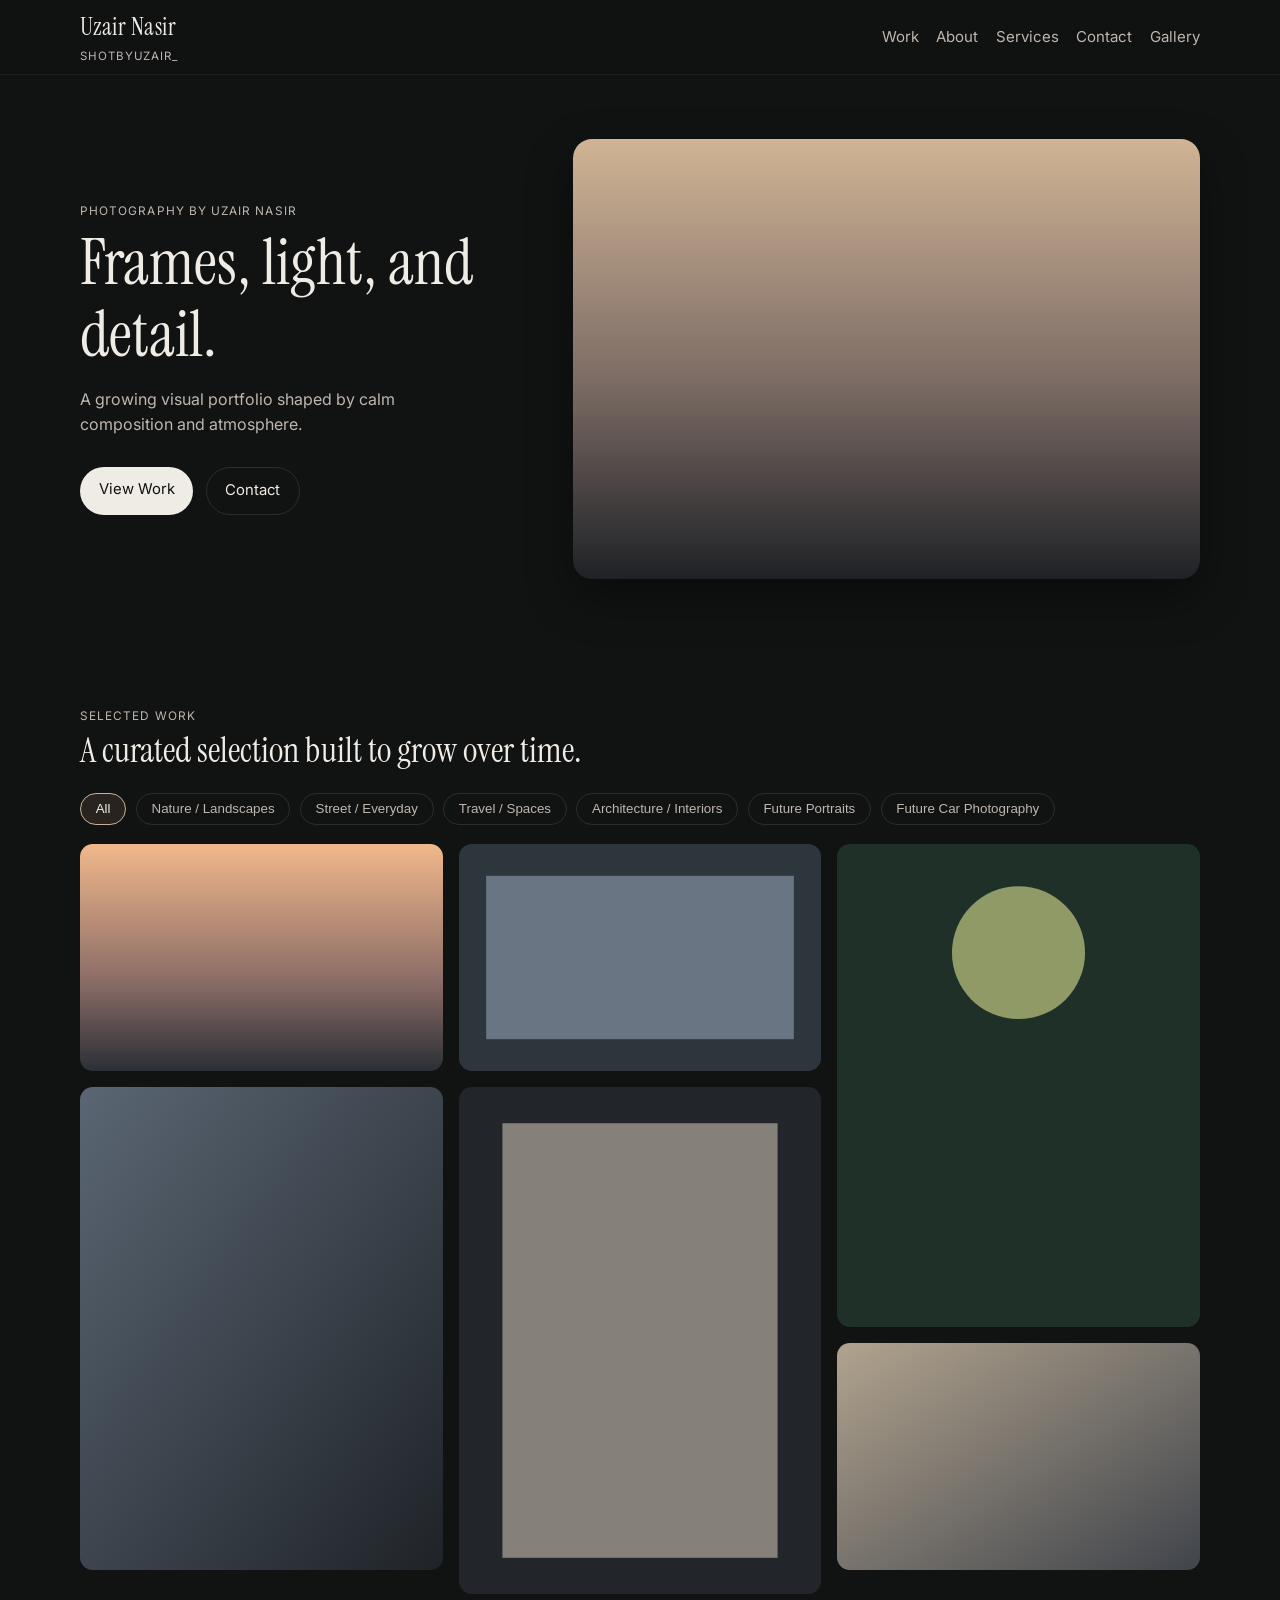
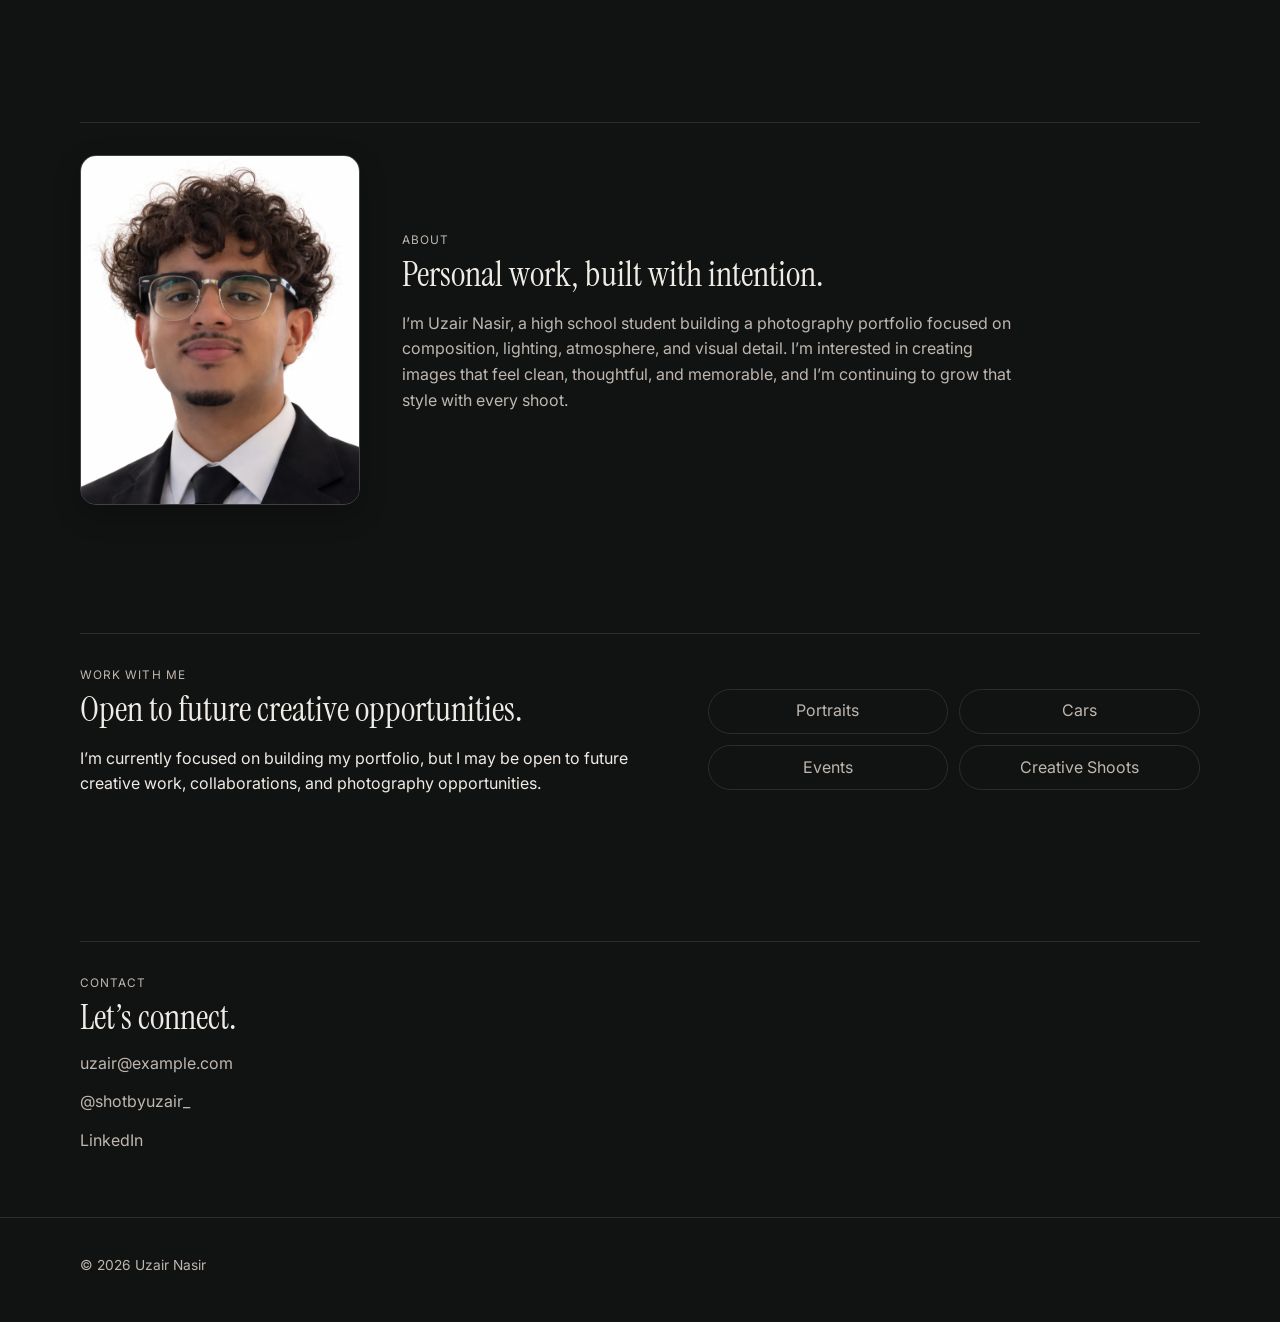
==== index.html @ 957b44f6 "Refine About section with student-focused copy and portrait layout" ====
<!doctype html>
<html lang="en">
  <head>
    <meta charset="UTF-8" />
    <meta name="viewport" content="width=device-width, initial-scale=1.0" />
    <meta
      name="description"
      content="Photography portfolio of Uzair Nasir — a minimal, cinematic showcase focused on light, atmosphere, and detail."
    />
    <title>Uzair Nasir — Photography</title>
    <link rel="preconnect" href="https://fonts.googleapis.com" />
    <link rel="preconnect" href="https://fonts.gstatic.com" crossorigin />
    <link
      href="https://fonts.googleapis.com/css2?family=Instrument+Serif:ital@0;1&family=Inter:wght@400;500;600&display=swap"
      rel="stylesheet"
    />
    <link rel="stylesheet" href="styles.css" />
  </head>
  <body>
    <header class="site-header" id="top">
      <div class="container nav-wrap">
        <a class="brand" href="#top">Uzair Nasir <span>shotbyuzair_</span></a>
        <button class="nav-toggle" type="button" aria-expanded="false" aria-controls="primary-nav">
          <span></span><span></span>
          <span class="sr-only">Toggle navigation</span>
        </button>
        <nav id="primary-nav" class="primary-nav" aria-label="Primary navigation">
          <a href="#work">Work</a>
          <a href="#about">About</a>
          <a href="#services">Services</a>
          <a href="#contact">Contact</a>
          <a href="gallery.html">Gallery</a>
        </nav>
      </div>
    </header>

    <main>
      <section class="hero section">
        <div class="container hero-grid">
          <div class="hero-copy">
            <p class="eyebrow">Photography by Uzair Nasir</p>
            <h1>Frames, light, and detail.</h1>
            <p class="supporting-line">A growing visual portfolio shaped by calm composition and atmosphere.</p>
            <div class="cta-row">
              <a class="btn btn-solid" href="#work">View Work</a>
              <a class="btn btn-outline" href="#contact">Contact</a>
            </div>
          </div>
          <figure class="hero-image-wrap">
            <img
              src="assets/photos/hero-feature.svg"
              alt="Mountain horizon at sunset with cinematic tones"
              loading="eager"
              fetchpriority="high"
            />
          </figure>
        </div>
      </section>

      <section id="work" class="section work-section">
        <div class="container">
          <div class="section-head">
            <p class="eyebrow">Selected Work</p>
            <h2>A curated selection built to grow over time.</h2>
          </div>

          <div class="category-row" role="tablist" aria-label="Gallery categories"></div>

          <div class="gallery-grid" id="gallery-grid"></div>
        </div>
      </section>

      <section id="about" class="section about-section">
        <div class="container about-layout">
          <figure class="about-portrait-frame">
            <img
              src="uzair-nasir-headshot.png"
              alt="Portrait of Uzair Nasir"
              loading="lazy"
            />
          </figure>
          <div class="about-copy">
            <p class="eyebrow">About</p>
            <h2>Personal work, built with intention.</h2>
            <p>
              I’m Uzair Nasir, a high school student building a photography portfolio focused on composition,
              lighting, atmosphere, and visual detail. I’m interested in creating images that feel clean,
              thoughtful, and memorable, and I’m continuing to grow that style with every shoot.
            </p>
          </div>
        </div>
      </section>

      <section id="services" class="section services-section">
        <div class="container services-wrap">
          <div>
            <p class="eyebrow">Work With Me</p>
            <h2>Open to future creative opportunities.</h2>
            <p>
              I’m currently focused on building my portfolio, but I may be open to future creative work,
              collaborations, and photography opportunities.
            </p>
          </div>
          <ul class="service-chips" aria-label="Potential future service areas">
            <li>Portraits</li>
            <li>Cars</li>
            <li>Events</li>
            <li>Creative Shoots</li>
          </ul>
        </div>
      </section>

      <section id="contact" class="section contact-section">
        <div class="container contact-wrap">
          <div>
            <p class="eyebrow">Contact</p>
            <h2>Let’s connect.</h2>
          </div>
          <div class="contact-grid">
            <a href="mailto:uzair@example.com">uzair@example.com</a>
            <a href="https://instagram.com/shotbyuzair_" target="_blank" rel="noreferrer">@shotbyuzair_</a>
            <a href="https://linkedin.com/in/uzairnasir" target="_blank" rel="noreferrer">LinkedIn</a>
          </div>
        </div>
      </section>
    </main>

    <footer class="site-footer">
      <div class="container">
        <p>© <span id="year"></span> Uzair Nasir</p>
      </div>
    </footer>

    <dialog id="lightbox" class="lightbox" aria-label="Expanded photo view">
      <button class="lightbox-close" type="button" aria-label="Close image">×</button>
      <img id="lightbox-image" alt="Expanded gallery photo" />
      <p id="lightbox-caption"></p>
    </dialog>

    <script src="script.js"></script>
  </body>
</html>
---- styles.css ----
:root {
  --bg: #111212;
  --panel: #171819;
  --text: #efebe5;
  --muted: #bfb7af;
  --line: #2a2c2e;
  --accent: #b28f68;
  --radius-lg: 1.2rem;
  --radius-md: 0.8rem;
  --space-sm: clamp(0.8rem, 0.6rem + 0.8vw, 1.2rem);
  --space-md: clamp(1.4rem, 1.1rem + 1.3vw, 2rem);
  --space-lg: clamp(2.4rem, 1.6rem + 3vw, 4.5rem);
  --shadow: 0 18px 46px rgba(0, 0, 0, 0.38);
}

* { box-sizing: border-box; }

html {
  scroll-behavior: smooth;
}

body {
  margin: 0;
  font-family: "Inter", system-ui, -apple-system, sans-serif;
  background: var(--bg);
  color: var(--text);
  line-height: 1.6;
}

img {
  max-width: 100%;
  display: block;
}

a { color: inherit; text-decoration: none; }

.container {
  width: min(1120px, calc(100% - 2.4rem));
  margin-inline: auto;
}

.section { padding-block: var(--space-lg); }

.site-header {
  position: sticky;
  top: 0;
  z-index: 20;
  border-bottom: 1px solid color-mix(in srgb, var(--line), transparent 45%);
  backdrop-filter: blur(14px);
  background: color-mix(in srgb, var(--bg), transparent 20%);
}

.nav-wrap {
  display: flex;
  justify-content: space-between;
  align-items: center;
  min-height: 4.6rem;
  gap: 1rem;
}

.brand {
  font-family: "Instrument Serif", Georgia, serif;
  letter-spacing: 0.02em;
  font-size: clamp(1.2rem, 1rem + 0.6vw, 1.5rem);
}

.brand span {
  display: block;
  font-family: "Inter", sans-serif;
  font-size: 0.72rem;
  color: var(--muted);
  letter-spacing: 0.08em;
  text-transform: uppercase;
}

.primary-nav {
  display: flex;
  gap: 1.1rem;
  font-size: 0.94rem;
}

.primary-nav a {
  color: var(--muted);
  transition: color 220ms ease;
}
.primary-nav a:hover,
.primary-nav a:focus-visible { color: var(--text); }

.nav-toggle {
  display: none;
  border: 1px solid var(--line);
  background: transparent;
  width: 2.6rem;
  height: 2.3rem;
  border-radius: 0.6rem;
}

.nav-toggle span {
  display: block;
  margin: 0.28rem auto;
  width: 1.2rem;
  height: 1px;
  background: var(--text);
}

.sr-only {
  position: absolute;
  width: 1px;
  height: 1px;
  padding: 0;
  margin: -1px;
  overflow: hidden;
  clip: rect(0, 0, 0, 0);
  border: 0;
}

.hero-grid {
  display: grid;
  align-items: center;
  gap: var(--space-lg);
  grid-template-columns: repeat(12, 1fr);
}

.hero-copy { grid-column: span 5; }
.hero-image-wrap { grid-column: span 7; margin: 0; }

.hero-image-wrap img {
  min-height: 440px;
  max-height: 74vh;
  width: 100%;
  object-fit: cover;
  border-radius: var(--radius-lg);
  box-shadow: var(--shadow);
}

.eyebrow {
  margin: 0;
  color: var(--muted);
  letter-spacing: 0.09em;
  text-transform: uppercase;
  font-size: 0.74rem;
}

h1, h2 {
  margin: 0.4rem 0 0.8rem;
  font-family: "Instrument Serif", Georgia, serif;
  font-weight: 400;
  line-height: 1.12;
}

h1 { font-size: clamp(2.2rem, 5vw, 4.5rem); }
h2 { font-size: clamp(1.8rem, 2.7vw, 3rem); }

.supporting-line {
  max-width: 34ch;
  color: var(--muted);
}

.cta-row {
  margin-top: 1.8rem;
  display: flex;
  flex-wrap: wrap;
  gap: 0.8rem;
}

.btn {
  border-radius: 999px;
  padding: 0.72rem 1.16rem;
  font-size: 0.93rem;
  transition: transform 200ms ease, background-color 200ms ease;
}

.btn:hover { transform: translateY(-2px); }

.btn-solid {
  background: var(--text);
  color: #111;
}

.btn-outline {
  border: 1px solid var(--line);
  color: var(--text);
}

.section-head {
  margin-bottom: 1.4rem;
  max-width: 68ch;
}

.category-row {
  display: flex;
  gap: 0.6rem;
  flex-wrap: wrap;
  margin-bottom: 1.2rem;
}

.category-chip {
  border: 1px solid var(--line);
  border-radius: 999px;
  padding: 0.46rem 0.92rem;
  color: var(--muted);
  background: transparent;
  cursor: pointer;
}

.category-chip.is-active {
  color: var(--text);
  border-color: color-mix(in srgb, var(--accent), white 30%);
  background: color-mix(in srgb, var(--accent), transparent 86%);
}

.gallery-grid {
  columns: 3 260px;
  column-gap: 1rem;
}

.gallery-item {
  break-inside: avoid;
  margin: 0 0 1rem;
  position: relative;
  border-radius: var(--radius-md);
  overflow: clip;
  cursor: zoom-in;
}

.gallery-item img {
  width: 100%;
  transition: transform 320ms ease;
}

.gallery-item::after {
  content: attr(data-label);
  position: absolute;
  left: 0.75rem;
  bottom: 0.7rem;
  font-size: 0.72rem;
  text-transform: uppercase;
  letter-spacing: 0.06em;
  color: #f2ede7;
  opacity: 0;
  transition: opacity 220ms ease;
}

.gallery-item::before {
  content: "";
  position: absolute;
  inset: 0;
  background: linear-gradient(to top, rgba(0, 0, 0, 0.45), rgba(0, 0, 0, 0));
  opacity: 0;
  transition: opacity 220ms ease;
}

.gallery-item:hover img { transform: scale(1.02); }
.gallery-item:hover::after,
.gallery-item:hover::before { opacity: 1; }

.about-layout,
.services-wrap,
.contact-wrap {
  border-top: 1px solid var(--line);
  padding-top: var(--space-md);
}

.about-layout {
  display: grid;
  grid-template-columns: minmax(0, 280px) minmax(0, 1fr);
  align-items: center;
  gap: clamp(1.4rem, 1rem + 2vw, 2.6rem);
}

.about-portrait-frame {
  margin: 0;
  width: min(100%, 280px);
  border: 1px solid color-mix(in srgb, var(--line), white 10%);
  border-radius: 1rem;
  overflow: hidden;
  background: #141516;
  box-shadow: 0 10px 28px rgba(0, 0, 0, 0.24);
}

.about-portrait-frame img {
  width: 100%;
  aspect-ratio: 4 / 5;
  object-fit: cover;
  object-position: center 24%;
}

.about-copy p {
  max-width: 62ch;
  color: var(--muted);
}

.services-wrap {
  display: grid;
  gap: 1.6rem;
  align-items: center;
  grid-template-columns: 1.1fr 0.9fr;
}

.service-chips {
  margin: 0;
  padding: 0;
  list-style: none;
  display: grid;
  gap: 0.7rem;
  grid-template-columns: repeat(2, minmax(0, 1fr));
}

.service-chips li {
  border: 1px solid var(--line);
  border-radius: 999px;
  padding: 0.55rem 0.8rem;
  color: var(--muted);
  text-align: center;
}

.contact-grid {
  display: grid;
  gap: 0.8rem;
  justify-items: start;
}

.contact-grid a {
  color: var(--muted);
  transition: color 200ms ease;
}

.contact-grid a:hover { color: var(--text); }

.site-footer {
  border-top: 1px solid var(--line);
  padding: 1.4rem 0 2rem;
  color: var(--muted);
  font-size: 0.86rem;
}

.lightbox {
  width: min(88vw, 1000px);
  border: 1px solid var(--line);
  border-radius: 1rem;
  background: #101011;
  color: var(--text);
  padding: 0.6rem;
}

.lightbox::backdrop { background: rgba(4, 4, 5, 0.8); }

.lightbox img {
  width: 100%;
  max-height: 80vh;
  object-fit: contain;
  border-radius: 0.8rem;
}

.lightbox-close {
  margin-left: auto;
  display: block;
  background: transparent;
  border: 0;
  color: var(--text);
  font-size: 2rem;
  line-height: 1;
  cursor: pointer;
}

#lightbox-caption {
  margin: 0.6rem 0 0.3rem;
  color: var(--muted);
  font-size: 0.9rem;
}

@media (max-width: 860px) {
  .hero-copy,
  .hero-image-wrap,
  .about-layout,
  .services-wrap {
    grid-column: 1 / -1;
    grid-template-columns: 1fr;
  }

  .hero-grid {
    gap: 1.2rem;
    padding-top: 0.4rem;
  }

  .hero-image-wrap img { min-height: 320px; }

  .nav-toggle { display: inline-block; }

  .primary-nav {
    position: absolute;
    top: 4.5rem;
    right: 1.2rem;
    min-width: 210px;
    background: #1a1b1d;
    border: 1px solid var(--line);
    border-radius: var(--radius-md);
    padding: 0.7rem;
    display: none;
    flex-direction: column;
  }

  .primary-nav.is-open { display: flex; }
}
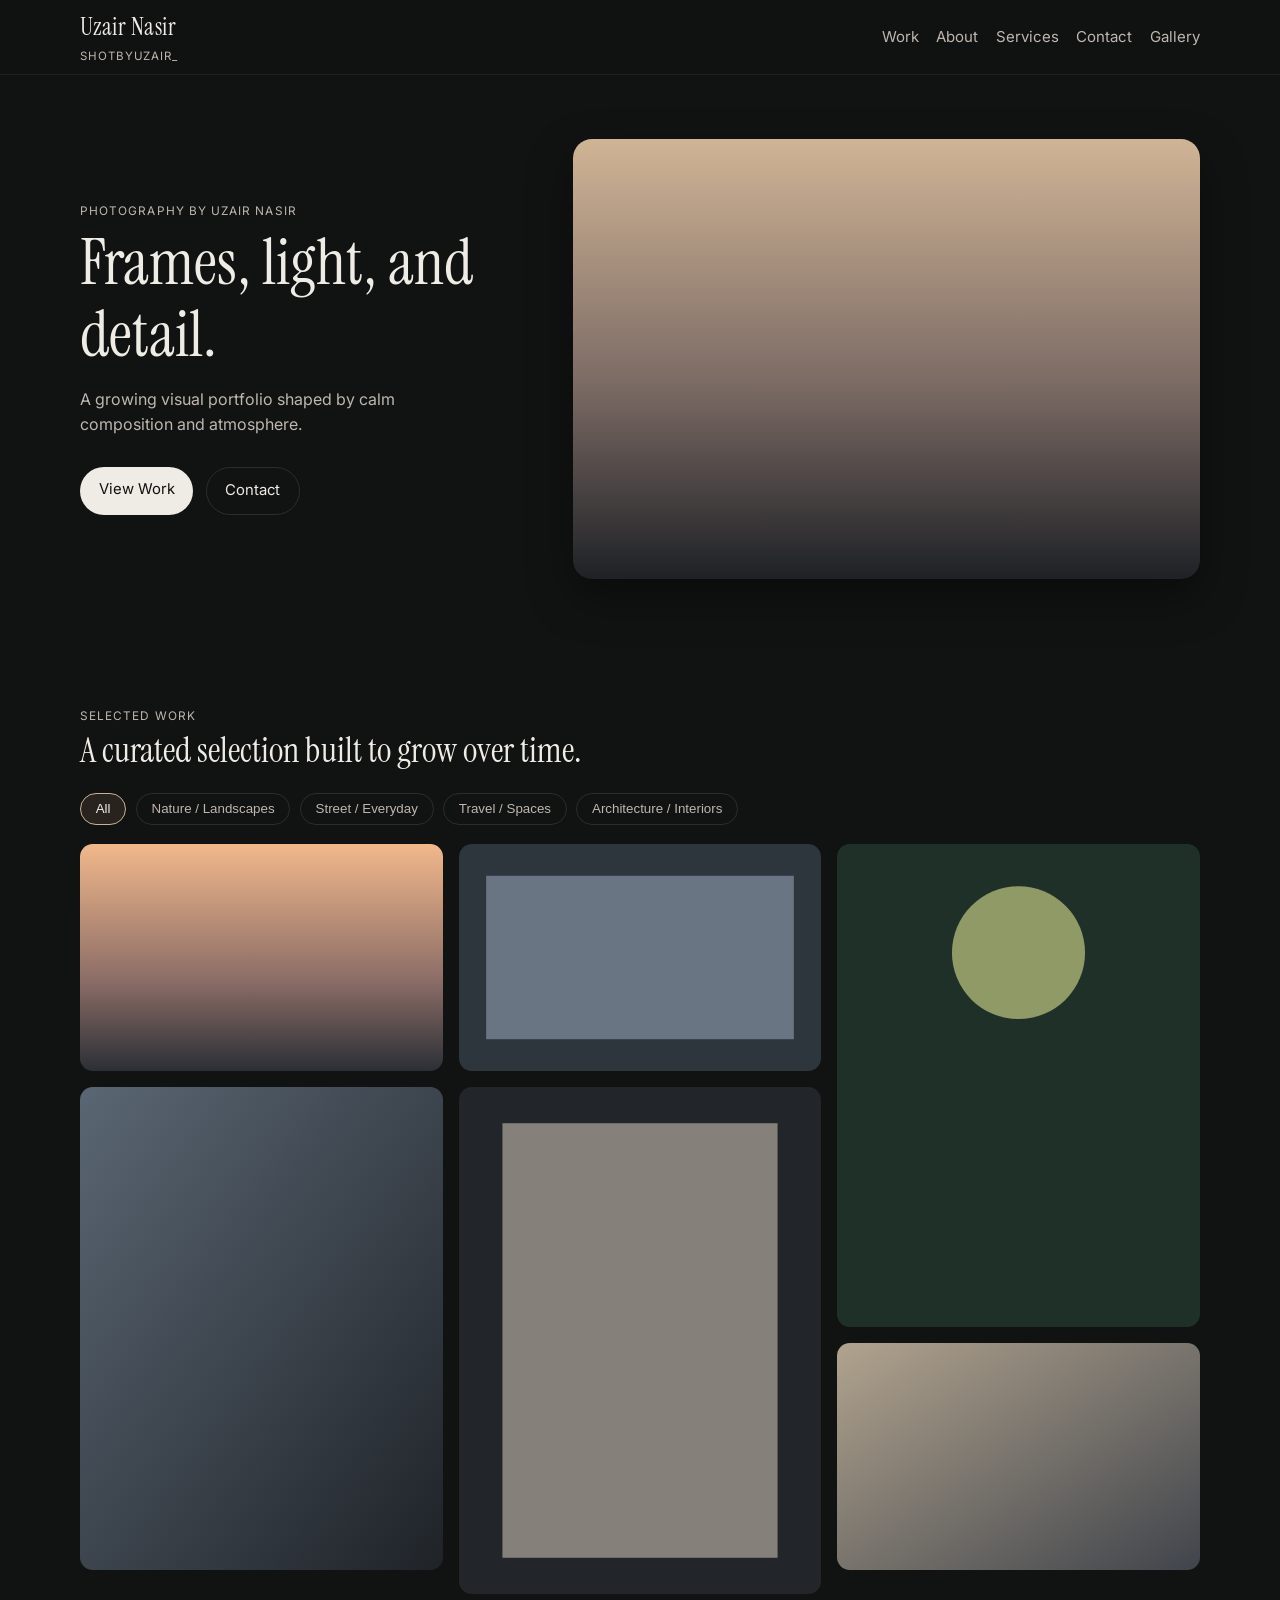
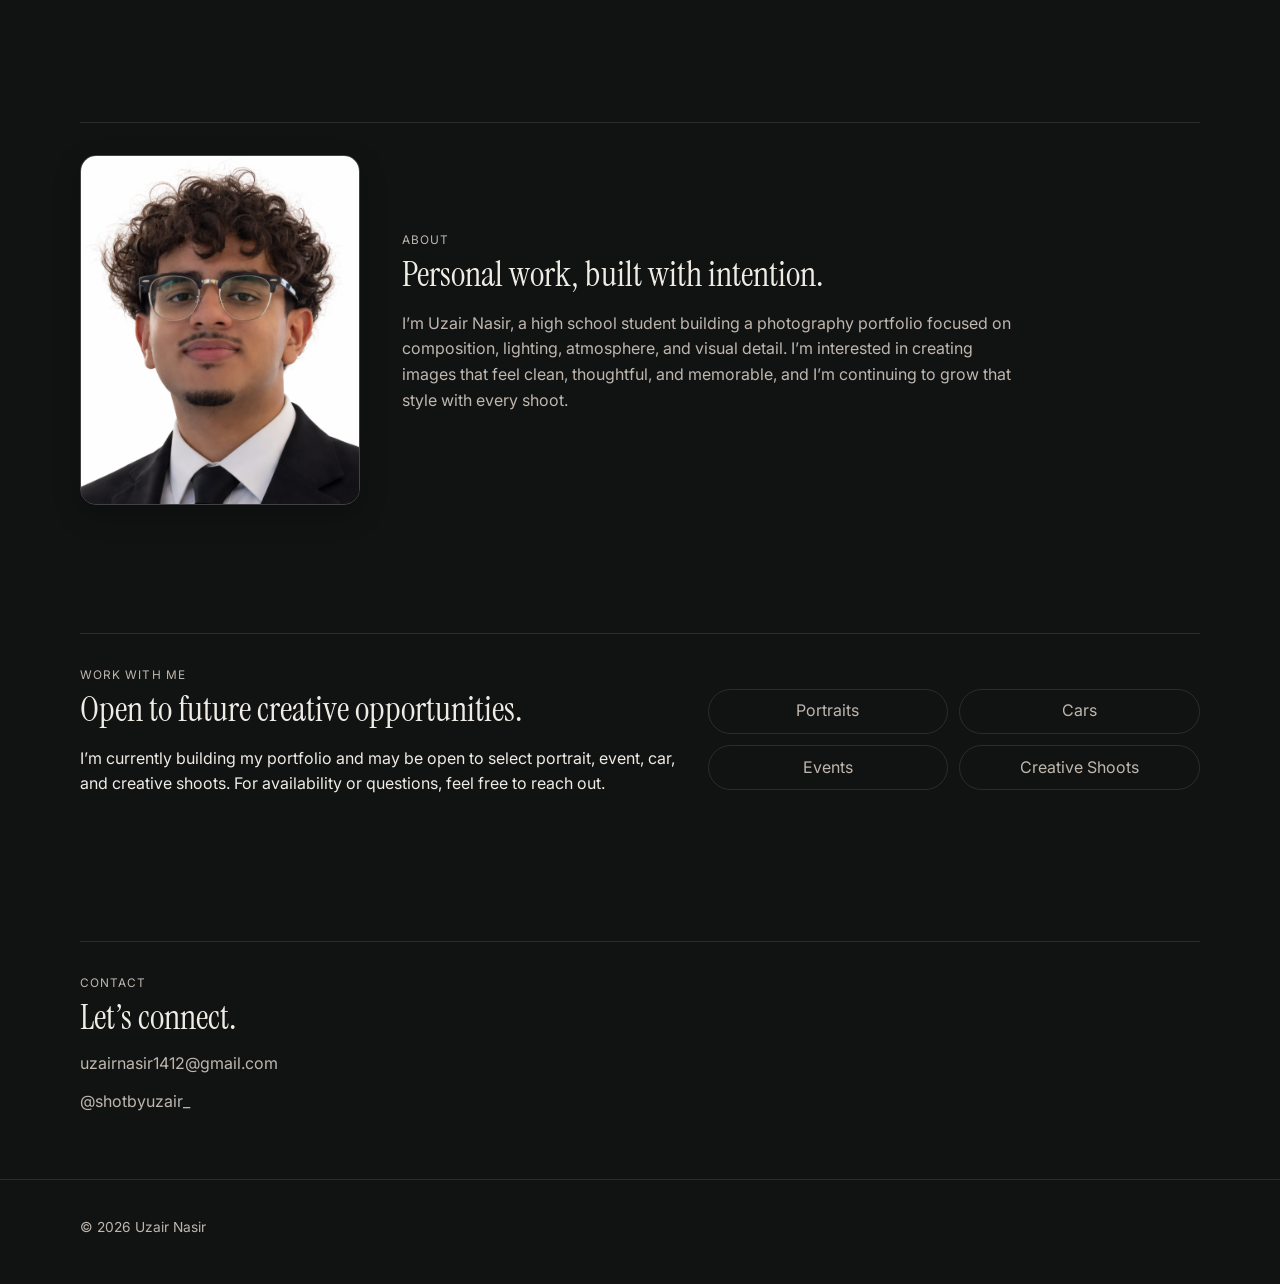
==== commit 18f034fc: "Refine services/contact copy and remove placeholder future categories" ====
--- a/index.html
+++ b/index.html
@@ -97,8 +97,8 @@
             <p class="eyebrow">Work With Me</p>
             <h2>Open to future creative opportunities.</h2>
             <p>
-              I’m currently focused on building my portfolio, but I may be open to future creative work,
-              collaborations, and photography opportunities.
+              I’m currently building my portfolio and may be open to select portrait, event,
+              car, and creative shoots. For availability or questions, feel free to reach out.
             </p>
           </div>
           <ul class="service-chips" aria-label="Potential future service areas">
@@ -117,9 +117,8 @@
             <h2>Let’s connect.</h2>
           </div>
           <div class="contact-grid">
-            <a href="mailto:uzair@example.com">uzair@example.com</a>
-            <a href="https://instagram.com/shotbyuzair_" target="_blank" rel="noreferrer">@shotbyuzair_</a>
-            <a href="https://linkedin.com/in/uzairnasir" target="_blank" rel="noreferrer">LinkedIn</a>
+            <a href="mailto:uzairnasir1412@gmail.com">uzairnasir1412@gmail.com</a>
+            <a href="https://www.instagram.com/shotbyuzair_/" target="_blank" rel="noreferrer">@shotbyuzair_</a>
           </div>
         </div>
       </section>
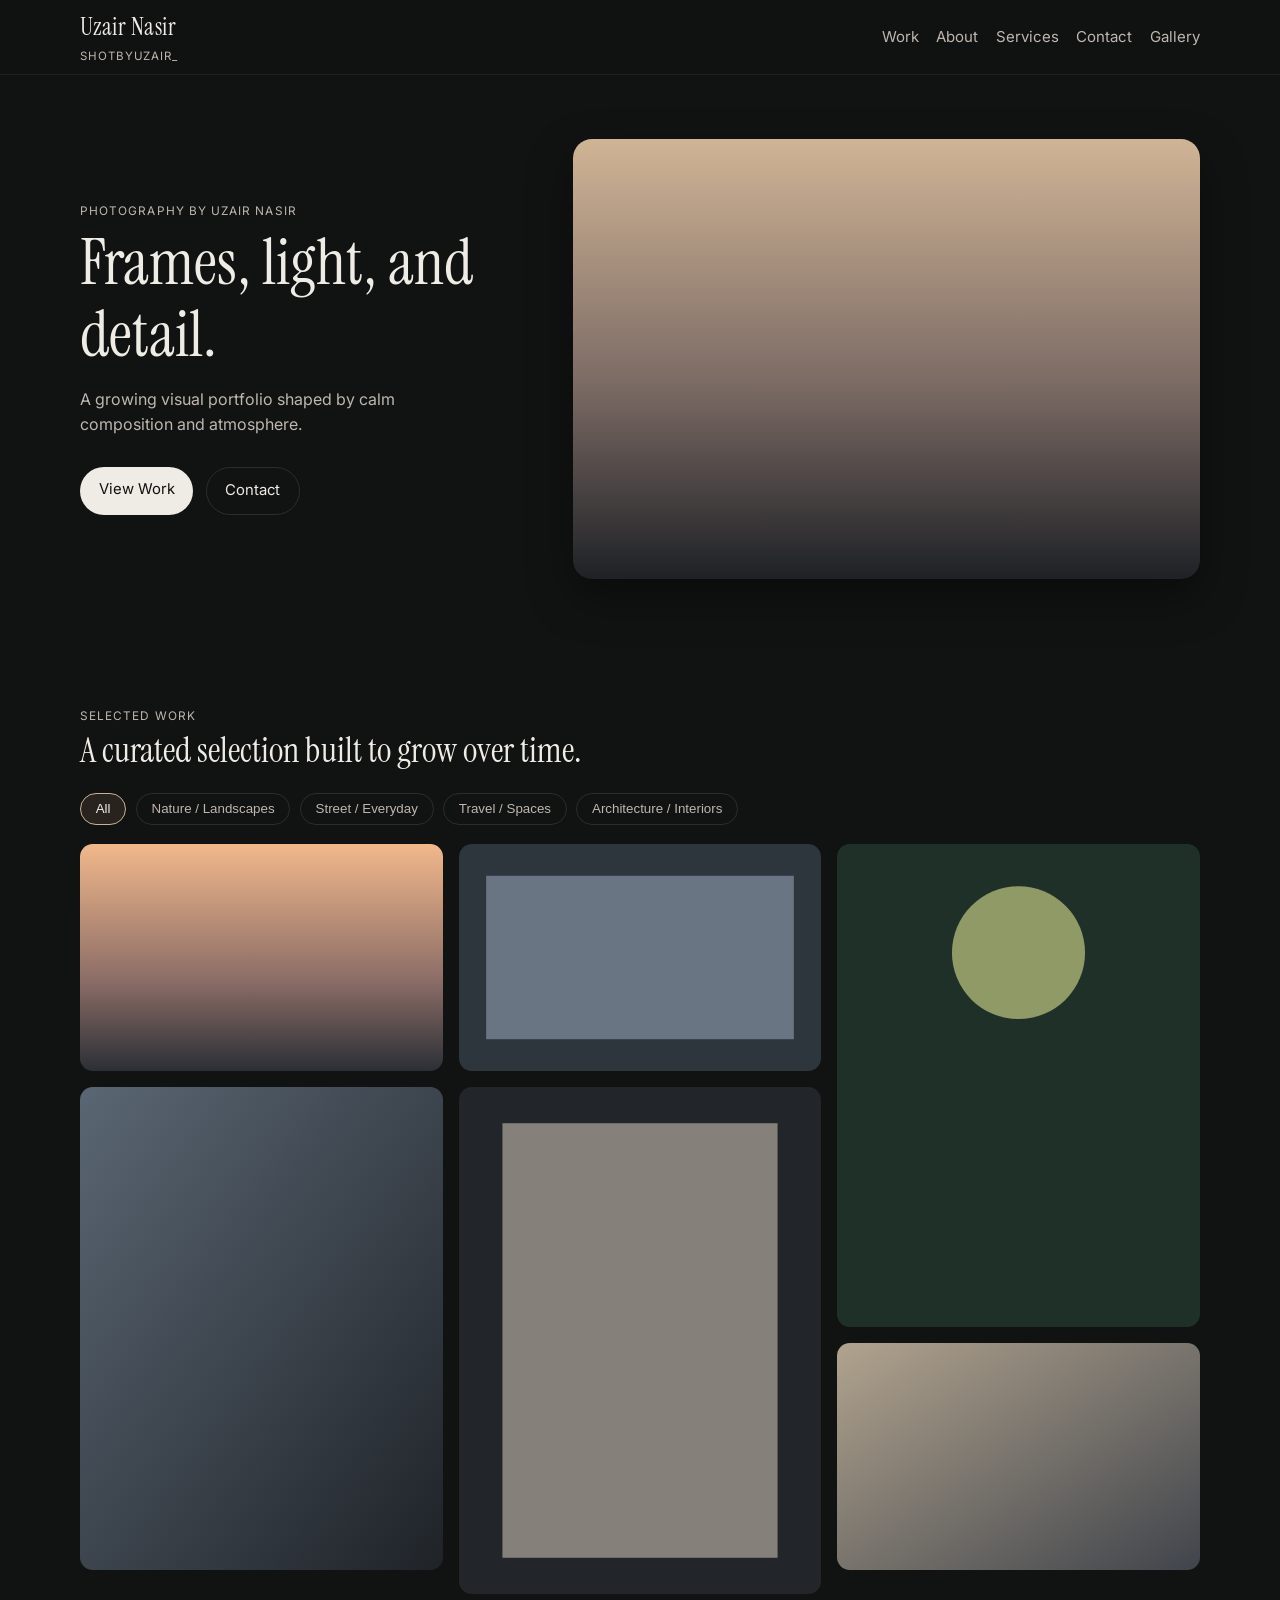
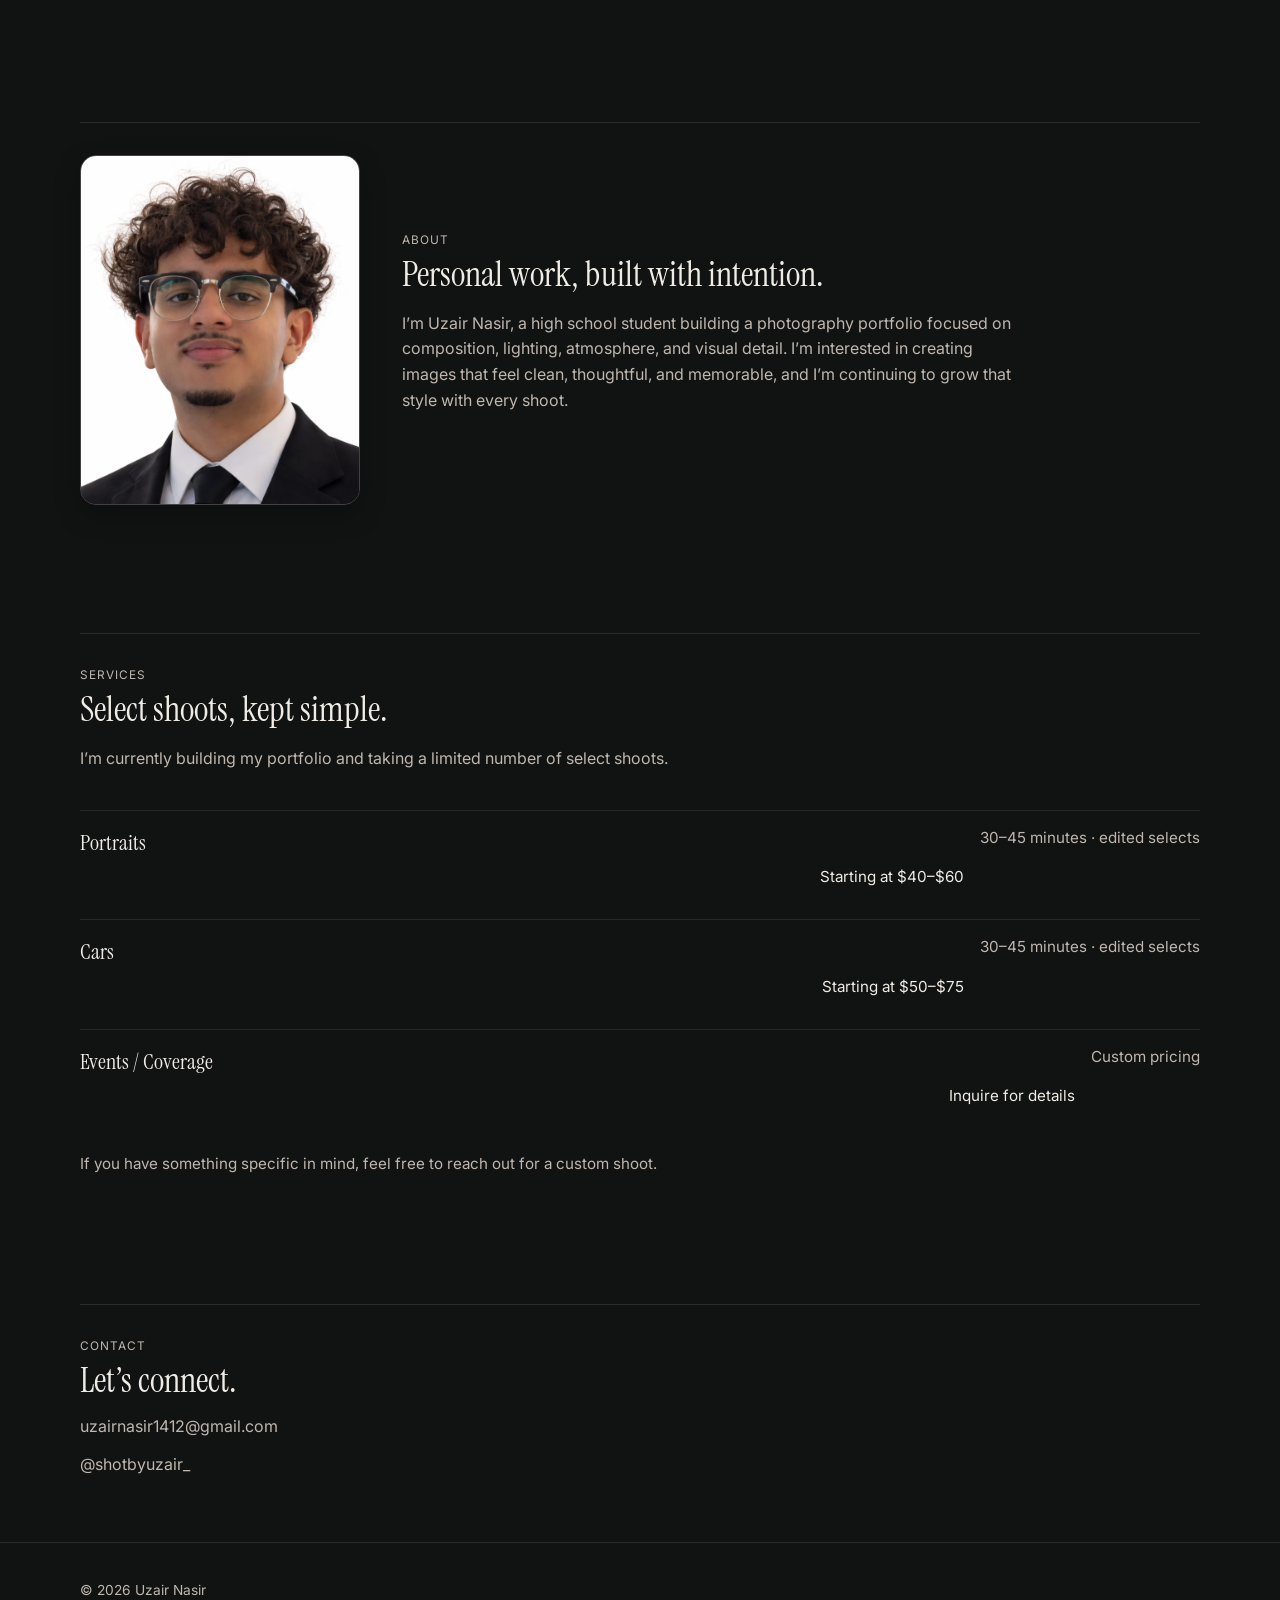
==== commit 305830df: "Convert vague work section into clear services with starter pricing" ====
--- a/index.html
+++ b/index.html
@@ -93,20 +93,31 @@
 
       <section id="services" class="section services-section">
         <div class="container services-wrap">
-          <div>
-            <p class="eyebrow">Work With Me</p>
-            <h2>Open to future creative opportunities.</h2>
-            <p>
-              I’m currently building my portfolio and may be open to select portrait, event,
-              car, and creative shoots. For availability or questions, feel free to reach out.
-            </p>
+          <div class="services-intro">
+            <p class="eyebrow">Services</p>
+            <h2>Select shoots, kept simple.</h2>
+            <p>I’m currently building my portfolio and taking a limited number of select shoots.</p>
           </div>
-          <ul class="service-chips" aria-label="Potential future service areas">
-            <li>Portraits</li>
-            <li>Cars</li>
-            <li>Events</li>
-            <li>Creative Shoots</li>
-          </ul>
+
+          <div class="services-list" aria-label="Photography services and starter pricing">
+            <article class="service-item">
+              <h3>Portraits</h3>
+              <p>30–45 minutes · edited selects</p>
+              <p class="service-price">Starting at $40–$60</p>
+            </article>
+            <article class="service-item">
+              <h3>Cars</h3>
+              <p>30–45 minutes · edited selects</p>
+              <p class="service-price">Starting at $50–$75</p>
+            </article>
+            <article class="service-item">
+              <h3>Events / Coverage</h3>
+              <p>Custom pricing</p>
+              <p class="service-price">Inquire for details</p>
+            </article>
+          </div>
+
+          <p class="services-note">If you have something specific in mind, feel free to reach out for a custom shoot.</p>
         </div>
       </section>
 
--- a/styles.css
+++ b/styles.css
@@ -292,26 +292,53 @@
 
 .services-wrap {
   display: grid;
-  gap: 1.6rem;
-  align-items: center;
-  grid-template-columns: 1.1fr 0.9fr;
-}
-
-.service-chips {
+  gap: 1.4rem;
+}
+
+.services-intro {
+  max-width: 66ch;
+}
+
+.services-intro p {
+  color: var(--muted);
+}
+
+.services-list {
+  display: grid;
+  gap: 0.9rem;
+}
+
+.service-item {
+  display: grid;
+  grid-template-columns: 1fr auto;
+  gap: 0.3rem 1rem;
+  padding: 0.95rem 0;
+  border-top: 1px solid color-mix(in srgb, var(--line), transparent 15%);
+}
+
+.service-item h3 {
   margin: 0;
-  padding: 0;
-  list-style: none;
-  display: grid;
-  gap: 0.7rem;
-  grid-template-columns: repeat(2, minmax(0, 1fr));
-}
-
-.service-chips li {
-  border: 1px solid var(--line);
-  border-radius: 999px;
-  padding: 0.55rem 0.8rem;
-  color: var(--muted);
-  text-align: center;
+  font-family: "Instrument Serif", Georgia, serif;
+  font-weight: 400;
+  font-size: 1.35rem;
+}
+
+.service-item p {
+  margin: 0;
+  color: var(--muted);
+  font-size: 0.95rem;
+}
+
+.service-price {
+  color: var(--text) !important;
+  font-size: 0.92rem;
+  justify-self: end;
+}
+
+.services-note {
+  margin: 0.35rem 0 0;
+  color: var(--muted);
+  font-size: 0.95rem;
 }
 
 .contact-grid {
@@ -400,5 +427,14 @@
     flex-direction: column;
   }
 
+  .service-item {
+    grid-template-columns: 1fr;
+    gap: 0.35rem;
+  }
+
+  .service-price {
+    justify-self: start;
+  }
+
   .primary-nav.is-open { display: flex; }
 }
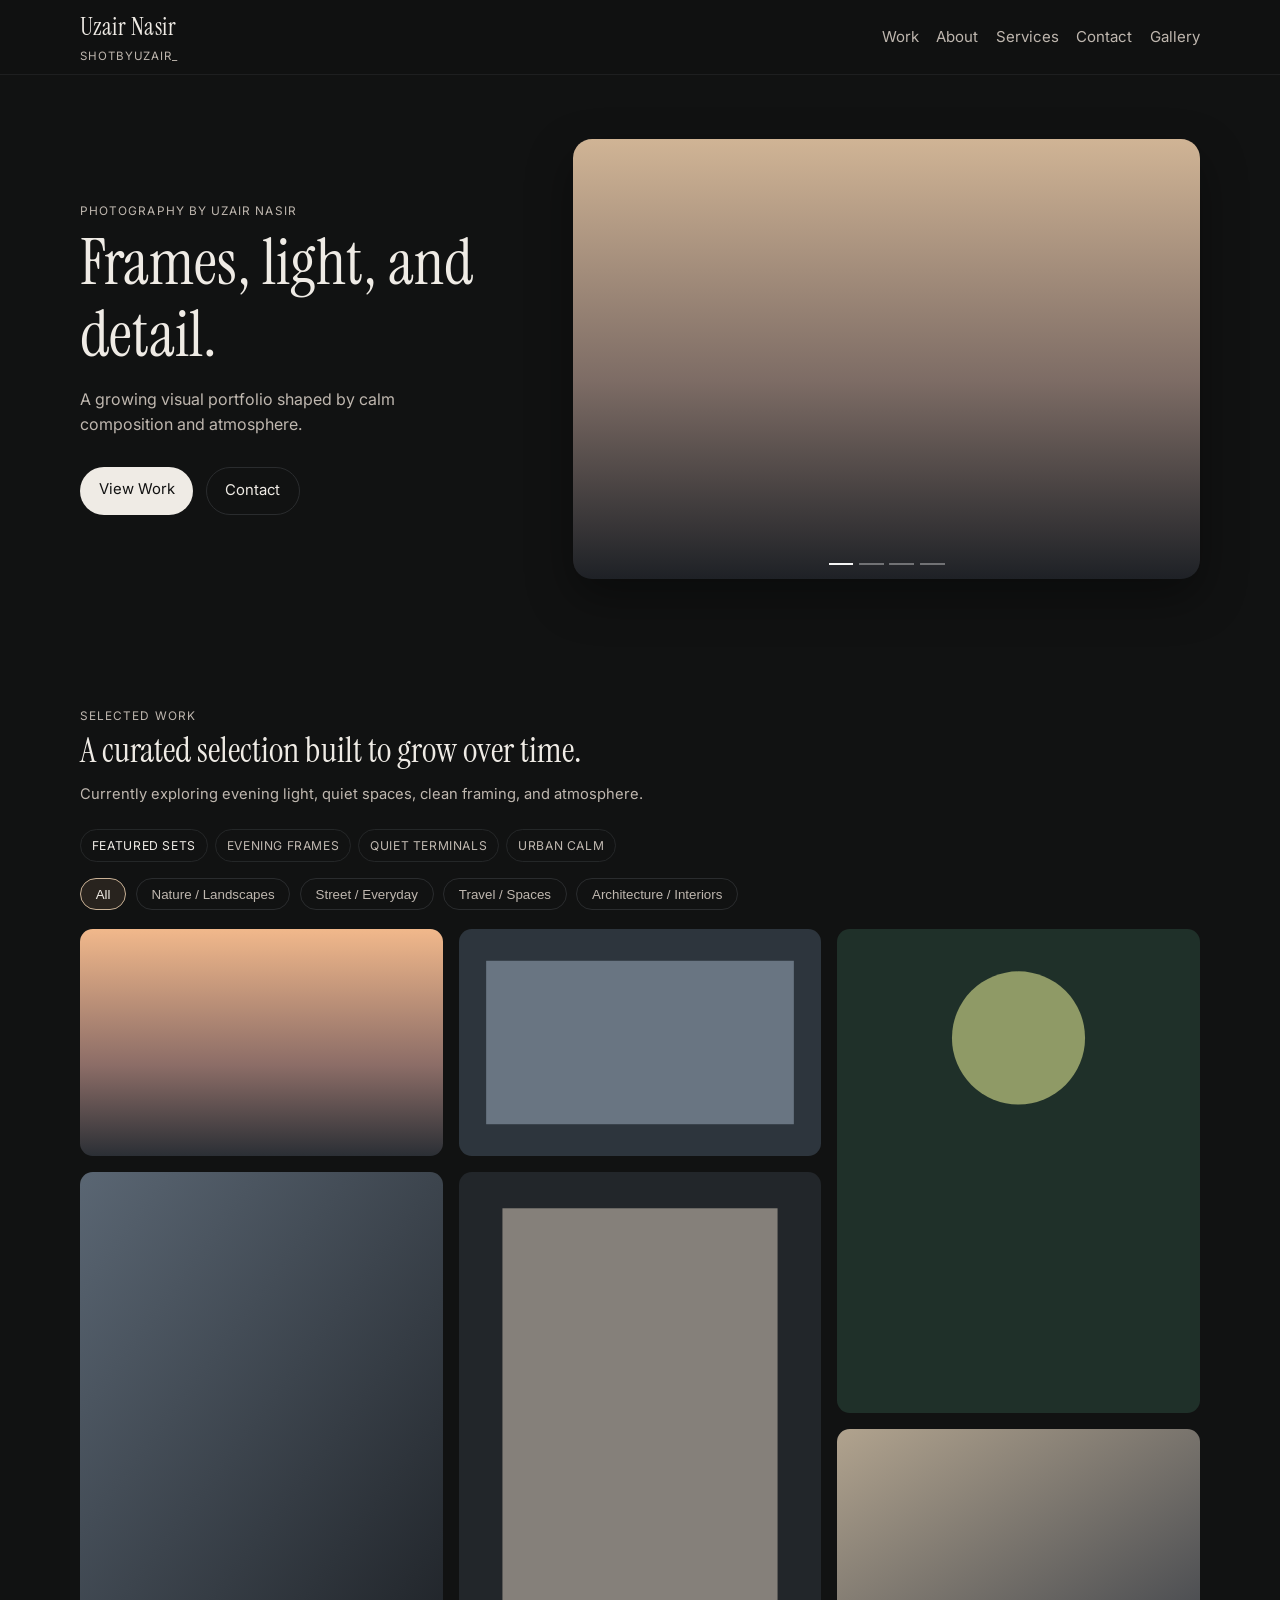
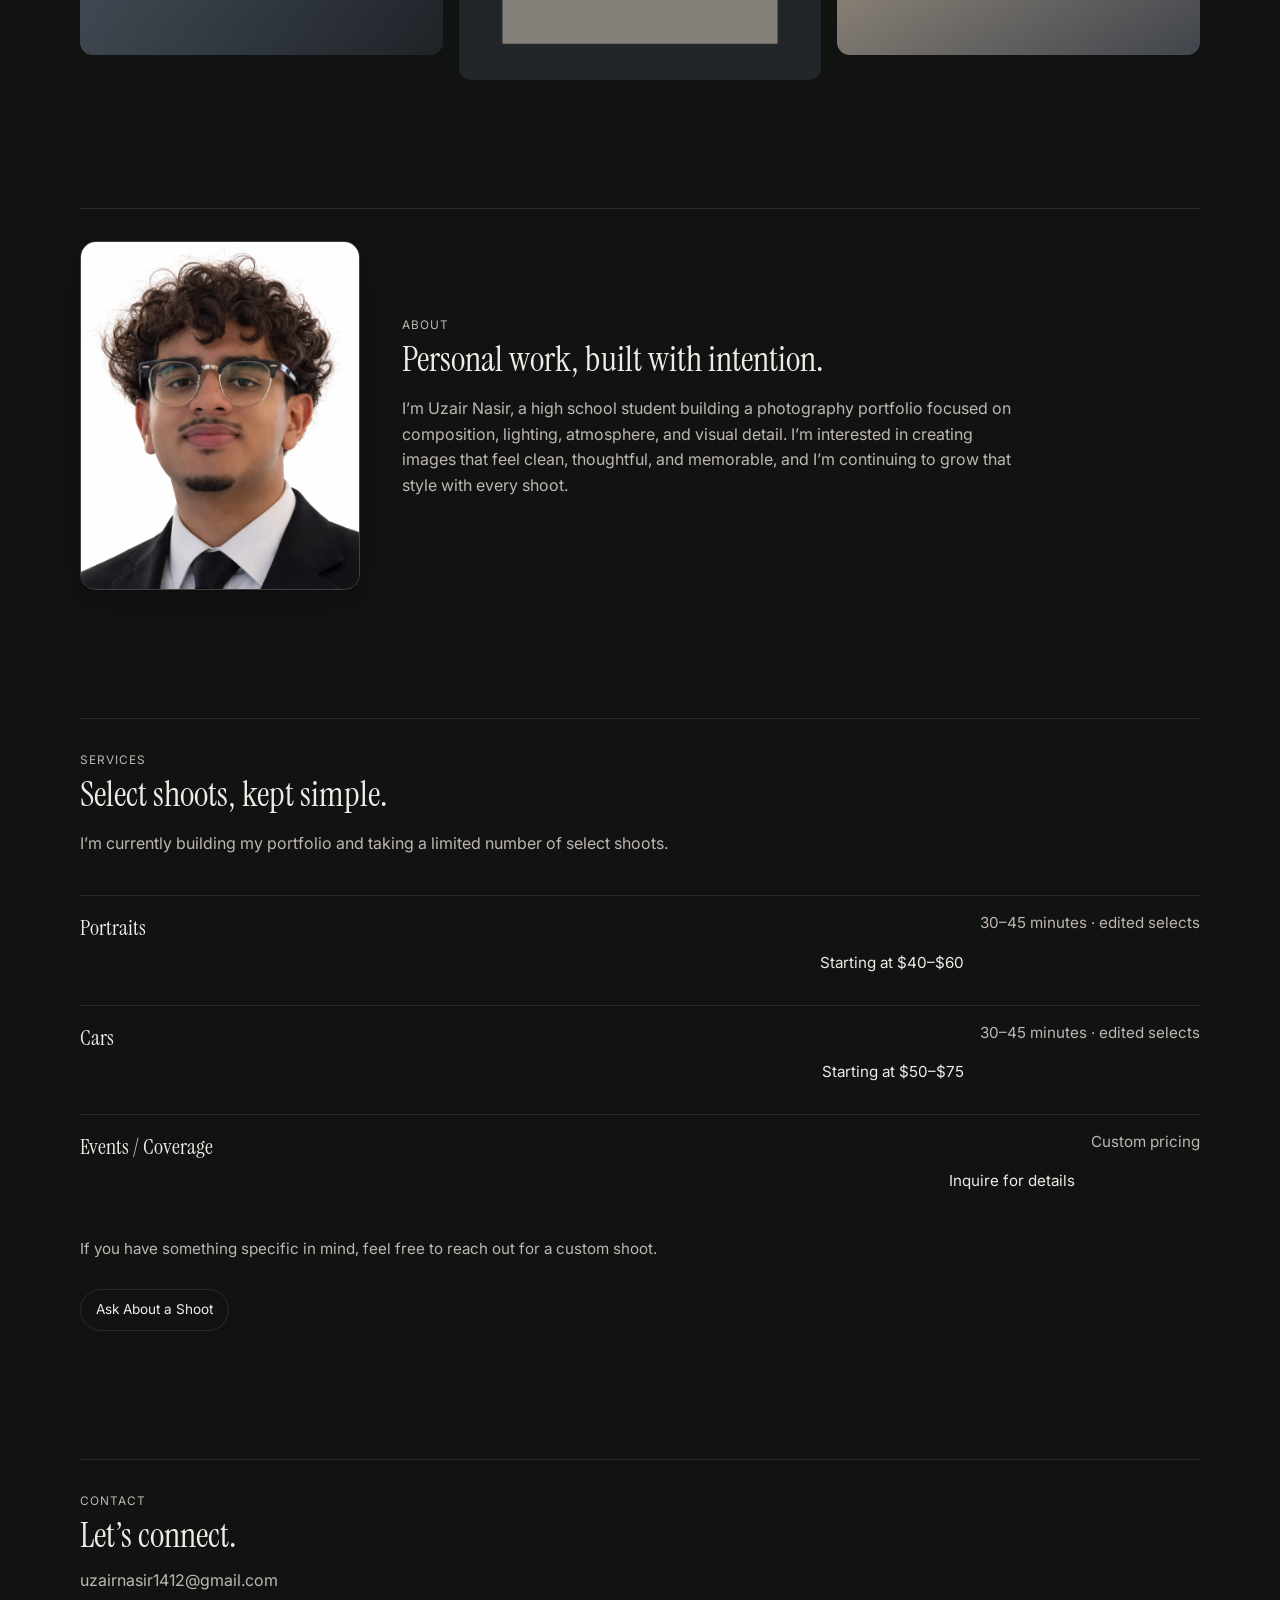
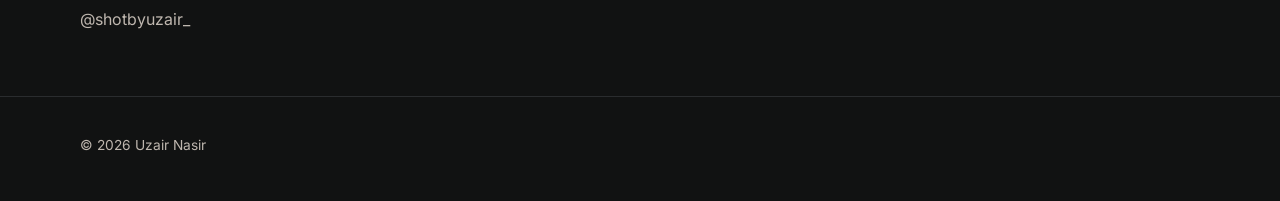
==== commit 075c0c62: "Add refined rotating hero and curated portfolio enhancements" ====
--- a/index.html
+++ b/index.html
@@ -46,13 +46,9 @@
               <a class="btn btn-outline" href="#contact">Contact</a>
             </div>
           </div>
-          <figure class="hero-image-wrap">
-            <img
-              src="assets/photos/hero-feature.svg"
-              alt="Mountain horizon at sunset with cinematic tones"
-              loading="eager"
-              fetchpriority="high"
-            />
+          <figure class="hero-image-wrap" aria-label="Featured hero photographs">
+            <div class="hero-rotator" id="hero-rotator"></div>
+            <div class="hero-dots" id="hero-dots" aria-label="Hero image selector"></div>
           </figure>
         </div>
       </section>
@@ -62,6 +58,14 @@
           <div class="section-head">
             <p class="eyebrow">Selected Work</p>
             <h2>A curated selection built to grow over time.</h2>
+            <p class="currently-exploring">Currently exploring evening light, quiet spaces, clean framing, and atmosphere.</p>
+          </div>
+
+          <div class="featured-sets" aria-label="Featured sets">
+            <span>Featured sets</span>
+            <p>Evening Frames</p>
+            <p>Quiet Terminals</p>
+            <p>Urban Calm</p>
           </div>
 
           <div class="category-row" role="tablist" aria-label="Gallery categories"></div>
@@ -118,6 +122,7 @@
           </div>
 
           <p class="services-note">If you have something specific in mind, feel free to reach out for a custom shoot.</p>
+          <a class="services-cta" href="mailto:uzairnasir1412@gmail.com">Ask About a Shoot</a>
         </div>
       </section>
 
--- a/styles.css
+++ b/styles.css
@@ -124,14 +124,52 @@
 .hero-copy { grid-column: span 5; }
 .hero-image-wrap { grid-column: span 7; margin: 0; }
 
-.hero-image-wrap img {
+.hero-image-wrap {
+  position: relative;
+}
+
+.hero-rotator {
   min-height: 440px;
   max-height: 74vh;
+  aspect-ratio: 16 / 11;
   width: 100%;
+  border-radius: var(--radius-lg);
+  overflow: hidden;
+  box-shadow: var(--shadow);
+  position: relative;
+}
+
+.hero-slide {
+  position: absolute;
+  inset: 0;
+  width: 100%;
+  height: 100%;
   object-fit: cover;
-  border-radius: var(--radius-lg);
-  box-shadow: var(--shadow);
-}
+  opacity: 0;
+  transition: opacity 1200ms ease;
+}
+
+.hero-slide.is-active { opacity: 1; }
+
+.hero-dots {
+  position: absolute;
+  bottom: 0.85rem;
+  left: 50%;
+  transform: translateX(-50%);
+  display: flex;
+  gap: 0.35rem;
+}
+
+.hero-dot {
+  width: 1.55rem;
+  height: 2px;
+  border: 0;
+  background: rgba(255, 255, 255, 0.35);
+  padding: 0;
+  cursor: pointer;
+}
+
+.hero-dot.is-active { background: rgba(255, 255, 255, 0.95); }
 
 .eyebrow {
   margin: 0;
@@ -185,6 +223,41 @@
 .section-head {
   margin-bottom: 1.4rem;
   max-width: 68ch;
+}
+
+
+.currently-exploring {
+  margin: 0.35rem 0 0;
+  color: var(--muted);
+  font-size: 0.92rem;
+}
+
+.featured-sets {
+  display: flex;
+  flex-wrap: wrap;
+  gap: 0.45rem;
+  align-items: center;
+  margin-bottom: 1rem;
+}
+
+.featured-sets span,
+.featured-sets p {
+  margin: 0;
+  font-size: 0.76rem;
+  letter-spacing: 0.05em;
+  text-transform: uppercase;
+  border: 1px solid color-mix(in srgb, var(--line), transparent 20%);
+  border-radius: 999px;
+  padding: 0.36rem 0.68rem;
+}
+
+.featured-sets span {
+  color: var(--text);
+  border-style: solid;
+}
+
+.featured-sets p {
+  color: var(--muted);
 }
 
 .category-row {
@@ -341,6 +414,22 @@
   font-size: 0.95rem;
 }
 
+.services-cta {
+  justify-self: start;
+  margin-top: 0.35rem;
+  border: 1px solid var(--line);
+  border-radius: 999px;
+  padding: 0.55rem 0.95rem;
+  font-size: 0.85rem;
+  color: var(--text);
+  transition: border-color 200ms ease, transform 200ms ease;
+}
+
+.services-cta:hover {
+  transform: translateY(-1px);
+  border-color: color-mix(in srgb, var(--accent), white 30%);
+}
+
 .contact-grid {
   display: grid;
   gap: 0.8rem;
@@ -410,7 +499,11 @@
     padding-top: 0.4rem;
   }
 
-  .hero-image-wrap img { min-height: 320px; }
+  .hero-rotator { min-height: 320px; }
+
+  .featured-sets {
+    gap: 0.38rem;
+  }
 
   .nav-toggle { display: inline-block; }
 
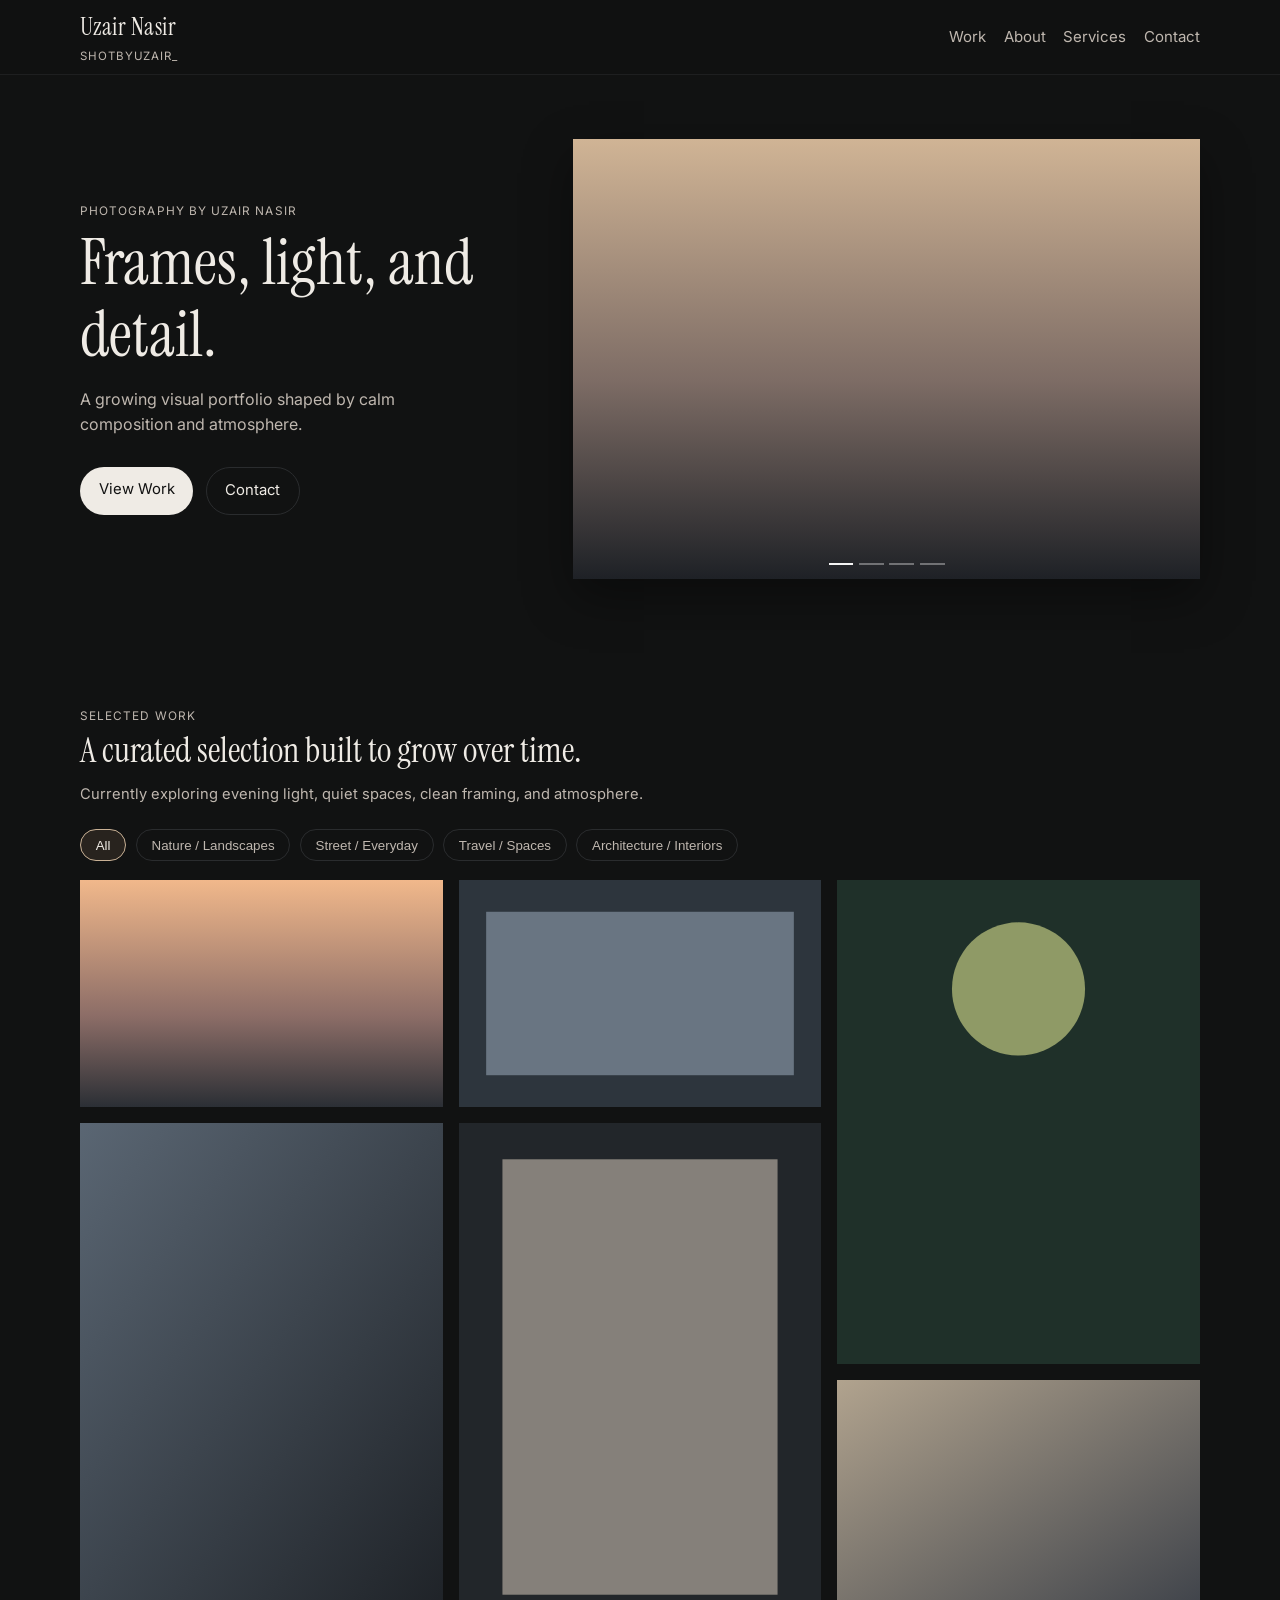
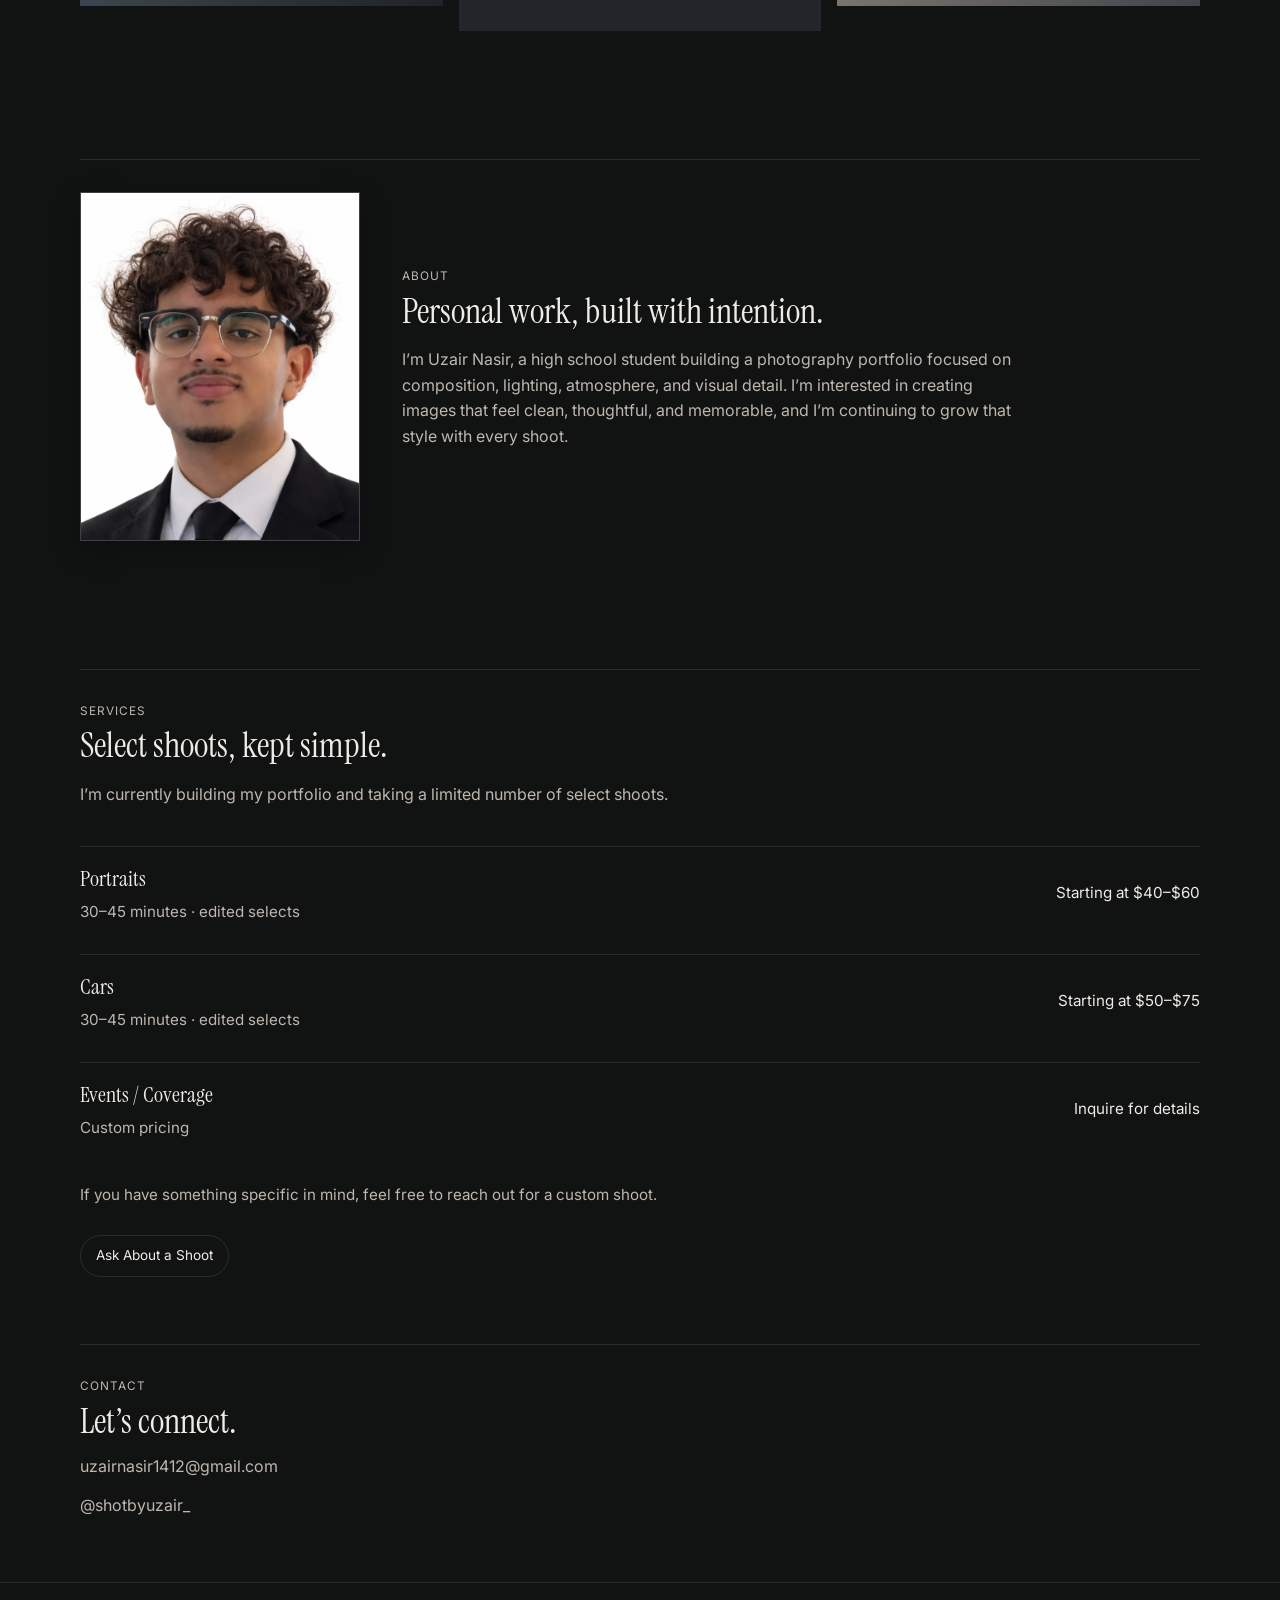
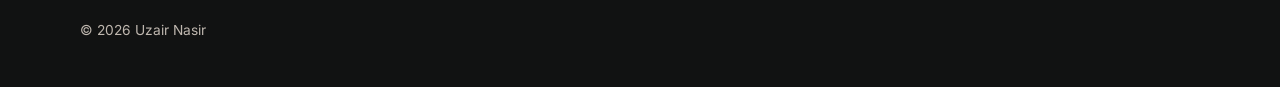
==== commit 6bd8ef27: "Polish requested UI fixes for nav, filters, image corners, and services" ====
--- a/index.html
+++ b/index.html
@@ -29,7 +29,6 @@
           <a href="#about">About</a>
           <a href="#services">Services</a>
           <a href="#contact">Contact</a>
-          <a href="gallery.html">Gallery</a>
         </nav>
       </div>
     </header>
@@ -61,14 +60,7 @@
             <p class="currently-exploring">Currently exploring evening light, quiet spaces, clean framing, and atmosphere.</p>
           </div>
 
-          <div class="featured-sets" aria-label="Featured sets">
-            <span>Featured sets</span>
-            <p>Evening Frames</p>
-            <p>Quiet Terminals</p>
-            <p>Urban Calm</p>
-          </div>
-
-          <div class="category-row" role="tablist" aria-label="Gallery categories"></div>
+                    <div class="category-row" role="tablist" aria-label="Gallery categories"></div>
 
           <div class="gallery-grid" id="gallery-grid"></div>
         </div>
--- a/styles.css
+++ b/styles.css
@@ -133,7 +133,7 @@
   max-height: 74vh;
   aspect-ratio: 16 / 11;
   width: 100%;
-  border-radius: var(--radius-lg);
+  border-radius: 0;
   overflow: hidden;
   box-shadow: var(--shadow);
   position: relative;
@@ -232,34 +232,6 @@
   font-size: 0.92rem;
 }
 
-.featured-sets {
-  display: flex;
-  flex-wrap: wrap;
-  gap: 0.45rem;
-  align-items: center;
-  margin-bottom: 1rem;
-}
-
-.featured-sets span,
-.featured-sets p {
-  margin: 0;
-  font-size: 0.76rem;
-  letter-spacing: 0.05em;
-  text-transform: uppercase;
-  border: 1px solid color-mix(in srgb, var(--line), transparent 20%);
-  border-radius: 999px;
-  padding: 0.36rem 0.68rem;
-}
-
-.featured-sets span {
-  color: var(--text);
-  border-style: solid;
-}
-
-.featured-sets p {
-  color: var(--muted);
-}
-
 .category-row {
   display: flex;
   gap: 0.6rem;
@@ -291,7 +263,7 @@
   break-inside: avoid;
   margin: 0 0 1rem;
   position: relative;
-  border-radius: var(--radius-md);
+  border-radius: 0;
   overflow: clip;
   cursor: zoom-in;
 }
@@ -345,7 +317,7 @@
   margin: 0;
   width: min(100%, 280px);
   border: 1px solid color-mix(in srgb, var(--line), white 10%);
-  border-radius: 1rem;
+  border-radius: 0;
   overflow: hidden;
   background: #141516;
   box-shadow: 0 10px 28px rgba(0, 0, 0, 0.24);
@@ -363,6 +335,14 @@
   color: var(--muted);
 }
 
+.services-section {
+  padding-bottom: clamp(1.4rem, 1.1rem + 1.2vw, 2.2rem);
+}
+
+.contact-section {
+  padding-top: clamp(1.6rem, 1.2rem + 1.2vw, 2.3rem);
+}
+
 .services-wrap {
   display: grid;
   gap: 1.4rem;
@@ -384,12 +364,17 @@
 .service-item {
   display: grid;
   grid-template-columns: 1fr auto;
-  gap: 0.3rem 1rem;
+  grid-template-areas:
+    "title price"
+    "meta price";
+  gap: 0.2rem 1rem;
+  align-items: center;
   padding: 0.95rem 0;
   border-top: 1px solid color-mix(in srgb, var(--line), transparent 15%);
 }
 
 .service-item h3 {
+  grid-area: title;
   margin: 0;
   font-family: "Instrument Serif", Georgia, serif;
   font-weight: 400;
@@ -402,11 +387,18 @@
   font-size: 0.95rem;
 }
 
+.service-item p:not(.service-price) {
+  grid-area: meta;
+}
+
 .service-price {
+  grid-area: price;
   color: var(--text) !important;
   font-size: 0.92rem;
   justify-self: end;
-}
+  text-align: right;
+}
+
 
 .services-note {
   margin: 0.35rem 0 0;
@@ -453,7 +445,7 @@
 .lightbox {
   width: min(88vw, 1000px);
   border: 1px solid var(--line);
-  border-radius: 1rem;
+  border-radius: 0;
   background: #101011;
   color: var(--text);
   padding: 0.6rem;
@@ -465,7 +457,7 @@
   width: 100%;
   max-height: 80vh;
   object-fit: contain;
-  border-radius: 0.8rem;
+  border-radius: 0;
 }
 
 .lightbox-close {
@@ -501,9 +493,6 @@
 
   .hero-rotator { min-height: 320px; }
 
-  .featured-sets {
-    gap: 0.38rem;
-  }
 
   .nav-toggle { display: inline-block; }
 
@@ -522,11 +511,16 @@
 
   .service-item {
     grid-template-columns: 1fr;
-    gap: 0.35rem;
+    grid-template-areas:
+      "title"
+      "meta"
+      "price";
+    gap: 0.3rem;
   }
 
   .service-price {
     justify-self: start;
+    text-align: left;
   }
 
   .primary-nav.is-open { display: flex; }
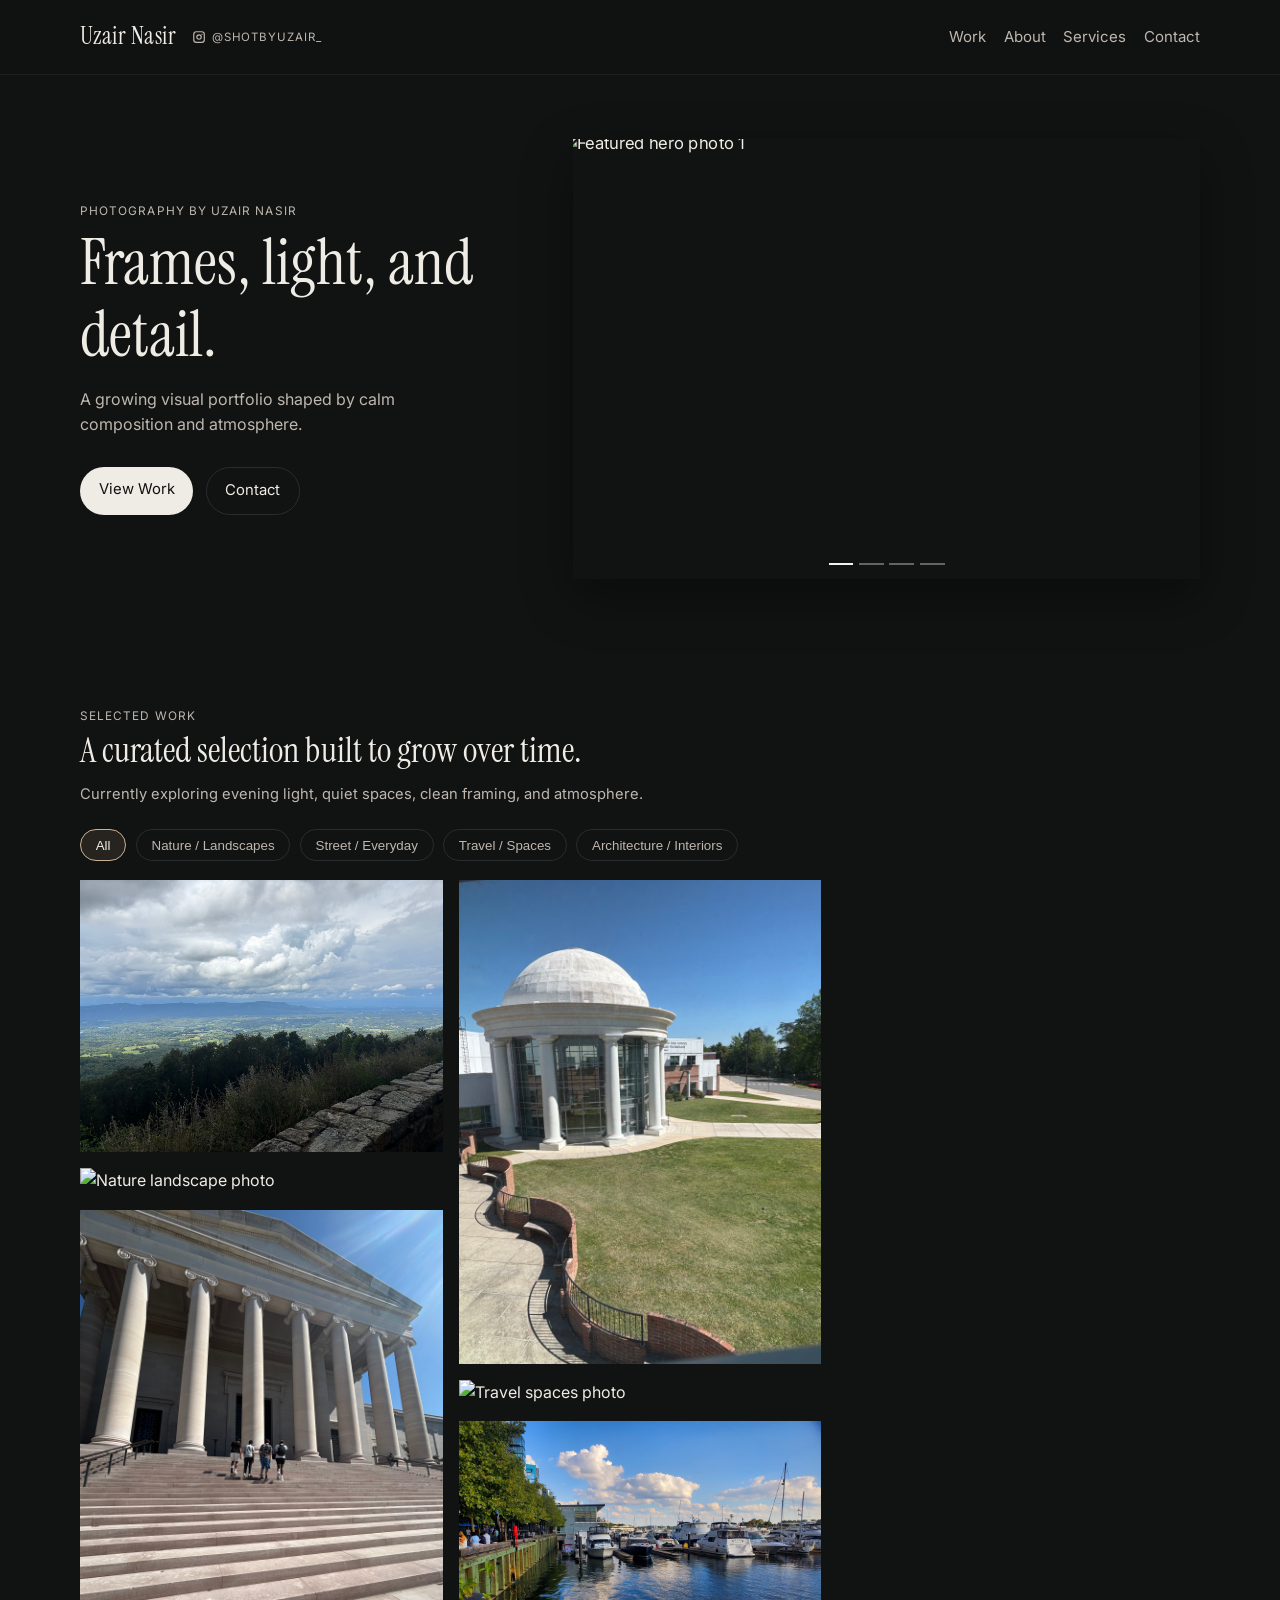
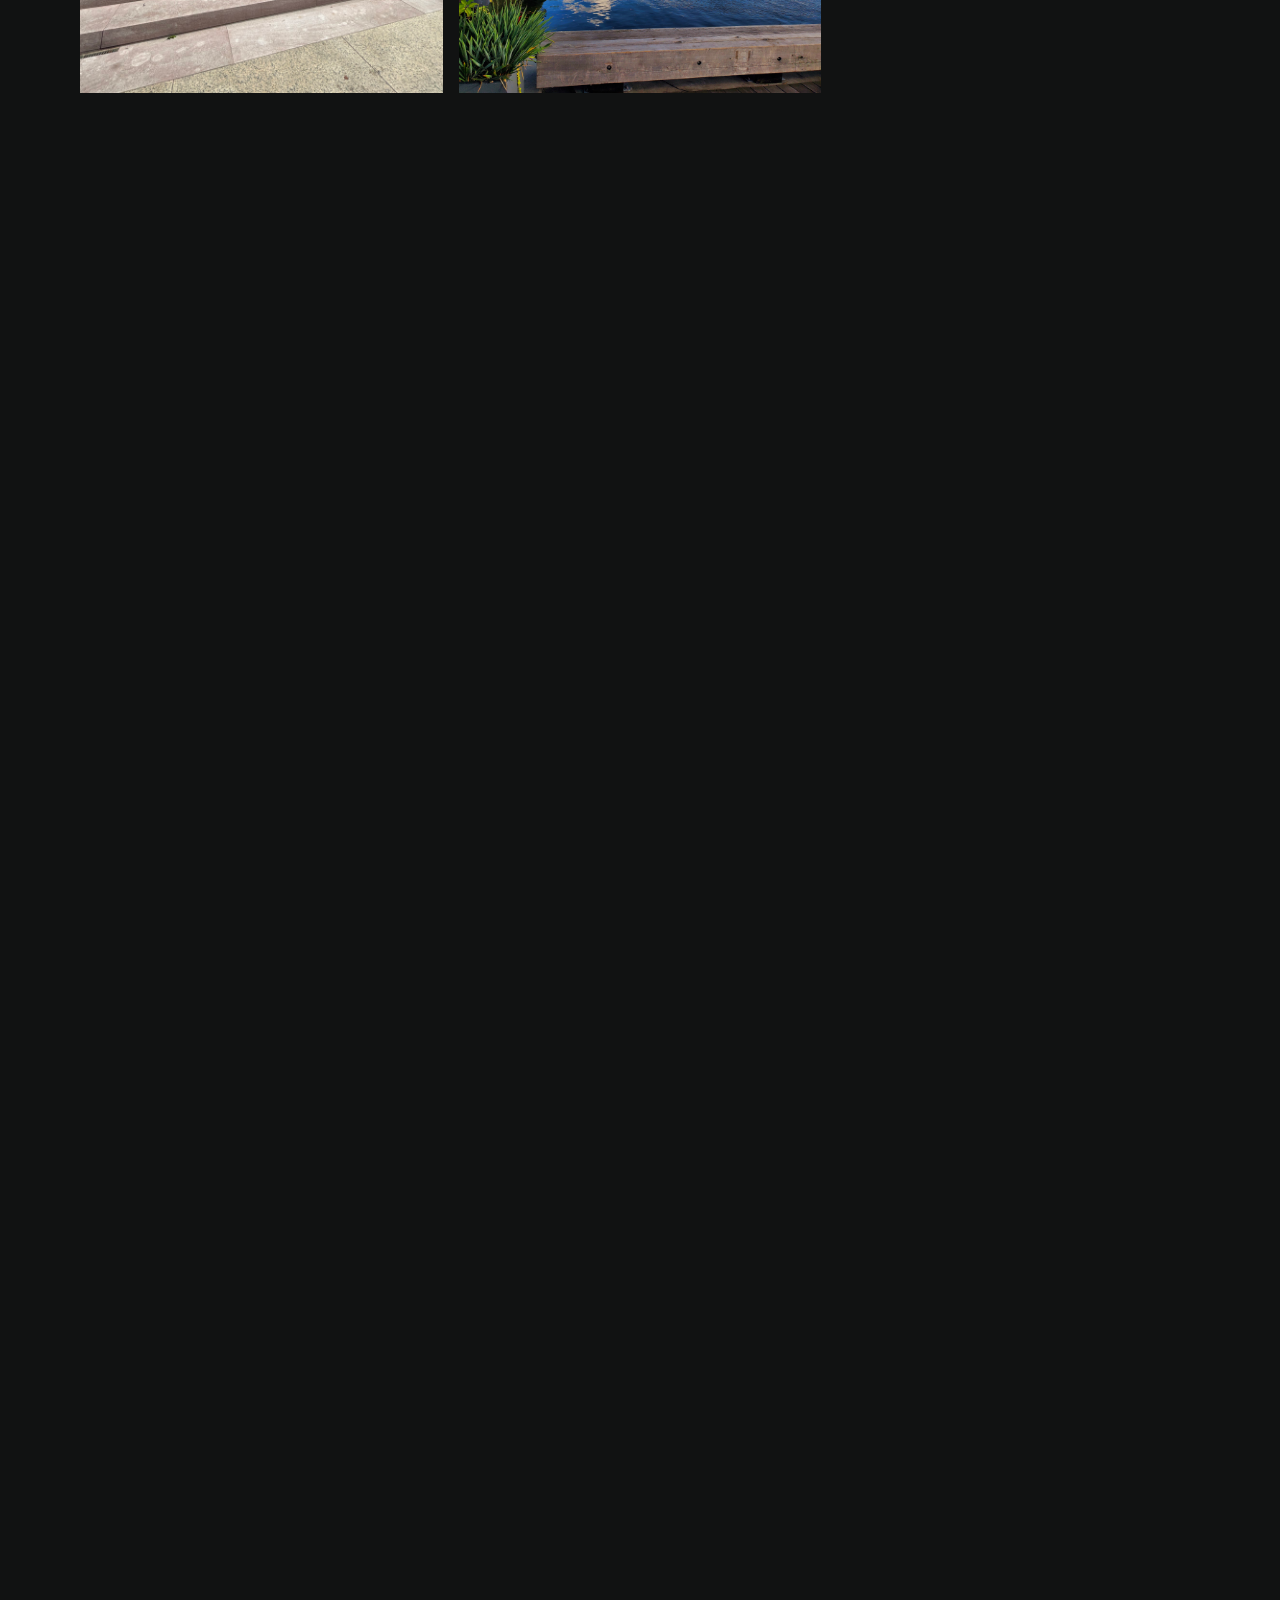
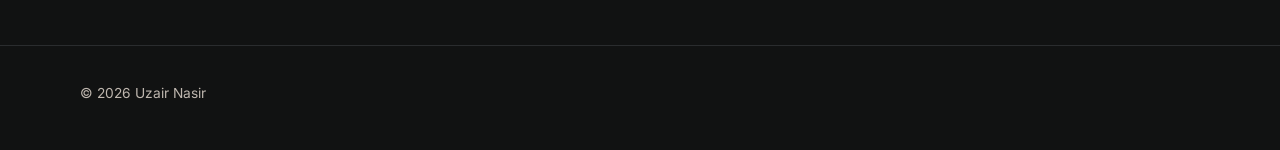
==== commit f9e9d328: "Add requested polish: preload, favicon, subtle animations, and IG icons" ====
--- a/index.html
+++ b/index.html
@@ -14,12 +14,21 @@
       href="https://fonts.googleapis.com/css2?family=Instrument+Serif:ital@0;1&family=Inter:wght@400;500;600&display=swap"
       rel="stylesheet"
     />
+    <link rel="preload" as="image" href="20240529_014629_Original.jpeg" />
+    <link rel="preload" as="image" href="IMG_1923.jpeg" />
+    <link rel="preload" as="image" href="20240901_201459_Original.jpeg" />
+    <link rel="preload" as="image" href="20240404_185743_Original.jpeg" />
+    <link rel="icon" type="image/svg+xml" href="favicon.svg" />
     <link rel="stylesheet" href="styles.css" />
   </head>
   <body>
     <header class="site-header" id="top">
       <div class="container nav-wrap">
-        <a class="brand" href="#top">Uzair Nasir <span>shotbyuzair_</span></a>
+        <a class="brand" href="#top">Uzair Nasir</a>
+        <a class="instagram-link brand-handle" href="https://www.instagram.com/shotbyuzair_/" target="_blank" rel="noreferrer" aria-label="Instagram @shotbyuzair_">
+          <svg viewBox="0 0 24 24" aria-hidden="true"><path d="M7.5 2h9A5.5 5.5 0 0 1 22 7.5v9A5.5 5.5 0 0 1 16.5 22h-9A5.5 5.5 0 0 1 2 16.5v-9A5.5 5.5 0 0 1 7.5 2Zm0 2A3.5 3.5 0 0 0 4 7.5v9A3.5 3.5 0 0 0 7.5 20h9a3.5 3.5 0 0 0 3.5-3.5v-9A3.5 3.5 0 0 0 16.5 4h-9Zm4.5 3.25A4.75 4.75 0 1 1 7.25 12 4.75 4.75 0 0 1 12 7.25Zm0 2A2.75 2.75 0 1 0 14.75 12 2.75 2.75 0 0 0 12 9.25Zm5.1-3.05a1.15 1.15 0 1 1-1.15 1.15 1.15 1.15 0 0 1 1.15-1.15Z" fill="currentColor"/></svg>
+          <span>@shotbyuzair_</span>
+        </a>
         <button class="nav-toggle" type="button" aria-expanded="false" aria-controls="primary-nav">
           <span></span><span></span>
           <span class="sr-only">Toggle navigation</span>
@@ -114,7 +123,7 @@
           </div>
 
           <p class="services-note">If you have something specific in mind, feel free to reach out for a custom shoot.</p>
-          <a class="services-cta" href="mailto:uzairnasir1412@gmail.com">Ask About a Shoot</a>
+          <a class="services-cta" href="mailto:uzairnasir1412@gmail.com?subject=Shoot%20Inquiry">Ask About a Shoot</a>
         </div>
       </section>
 
@@ -125,8 +134,11 @@
             <h2>Let’s connect.</h2>
           </div>
           <div class="contact-grid">
-            <a href="mailto:uzairnasir1412@gmail.com">uzairnasir1412@gmail.com</a>
-            <a href="https://www.instagram.com/shotbyuzair_/" target="_blank" rel="noreferrer">@shotbyuzair_</a>
+            <a href="mailto:uzairnasir1412@gmail.com?subject=Shoot%20Inquiry">uzairnasir1412@gmail.com</a>
+            <a class="instagram-link" href="https://www.instagram.com/shotbyuzair_/" target="_blank" rel="noreferrer" aria-label="Instagram @shotbyuzair_">
+              <svg viewBox="0 0 24 24" aria-hidden="true"><path d="M7.5 2h9A5.5 5.5 0 0 1 22 7.5v9A5.5 5.5 0 0 1 16.5 22h-9A5.5 5.5 0 0 1 2 16.5v-9A5.5 5.5 0 0 1 7.5 2Zm0 2A3.5 3.5 0 0 0 4 7.5v9A3.5 3.5 0 0 0 7.5 20h9a3.5 3.5 0 0 0 3.5-3.5v-9A3.5 3.5 0 0 0 16.5 4h-9Zm4.5 3.25A4.75 4.75 0 1 1 7.25 12 4.75 4.75 0 0 1 12 7.25Zm0 2A2.75 2.75 0 1 0 14.75 12 2.75 2.75 0 0 0 12 9.25Zm5.1-3.05a1.15 1.15 0 1 1-1.15 1.15 1.15 1.15 0 0 1 1.15-1.15Z" fill="currentColor"/></svg>
+              <span>@shotbyuzair_</span>
+            </a>
           </div>
         </div>
       </section>
--- a/styles.css
+++ b/styles.css
@@ -25,6 +25,13 @@
   background: var(--bg);
   color: var(--text);
   line-height: 1.6;
+  opacity: 0;
+  animation: pageFadeIn 600ms ease forwards;
+}
+
+@keyframes pageFadeIn {
+  from { opacity: 0; }
+  to { opacity: 1; }
 }
 
 img {
@@ -72,6 +79,29 @@
   letter-spacing: 0.08em;
   text-transform: uppercase;
 }
+
+
+.instagram-link {
+  display: inline-flex;
+  align-items: center;
+  gap: 0.34rem;
+  color: inherit;
+}
+
+.instagram-link svg {
+  width: 0.88rem;
+  height: 0.88rem;
+  flex: 0 0 auto;
+}
+
+.brand-handle {
+  margin-right: auto;
+  font-size: 0.72rem;
+  color: var(--muted);
+  letter-spacing: 0.08em;
+  text-transform: uppercase;
+}
+
 
 .primary-nav {
   display: flex;
@@ -149,7 +179,15 @@
   transition: opacity 1200ms ease;
 }
 
-.hero-slide.is-active { opacity: 1; }
+.hero-slide.is-active {
+  opacity: 1;
+  animation: heroKenBurns 5500ms linear forwards;
+}
+
+@keyframes heroKenBurns {
+  from { transform: scale(1); }
+  to { transform: scale(1.04); }
+}
 
 .hero-dots {
   position: absolute;
@@ -270,7 +308,8 @@
 
 .gallery-item img {
   width: 100%;
-  transition: transform 320ms ease;
+  object-fit: cover;
+  transition: transform 320ms ease, filter 300ms ease;
 }
 
 .gallery-item::after {
@@ -295,7 +334,10 @@
   transition: opacity 220ms ease;
 }
 
-.gallery-item:hover img { transform: scale(1.02); }
+.gallery-item:hover img {
+  transform: scale(1.02);
+  filter: brightness(1.05);
+}
 .gallery-item:hover::after,
 .gallery-item:hover::before { opacity: 1; }
 
@@ -477,6 +519,18 @@
   font-size: 0.9rem;
 }
 
+
+.reveal-on-scroll {
+  opacity: 0;
+  transform: translateY(20px);
+  transition: opacity 500ms ease, transform 500ms ease;
+}
+
+.reveal-on-scroll.is-visible {
+  opacity: 1;
+  transform: translateY(0);
+}
+
 @media (max-width: 860px) {
   .hero-copy,
   .hero-image-wrap,
@@ -496,7 +550,8 @@
 
   .nav-toggle { display: inline-block; }
 
-  .primary-nav {
+  
+.primary-nav {
     position: absolute;
     top: 4.5rem;
     right: 1.2rem;
@@ -523,5 +578,13 @@
     text-align: left;
   }
 
+  .about-portrait-frame {
+    margin-inline: auto;
+  }
+
+  .about-copy {
+    text-align: center;
+  }
+
   .primary-nav.is-open { display: flex; }
 }
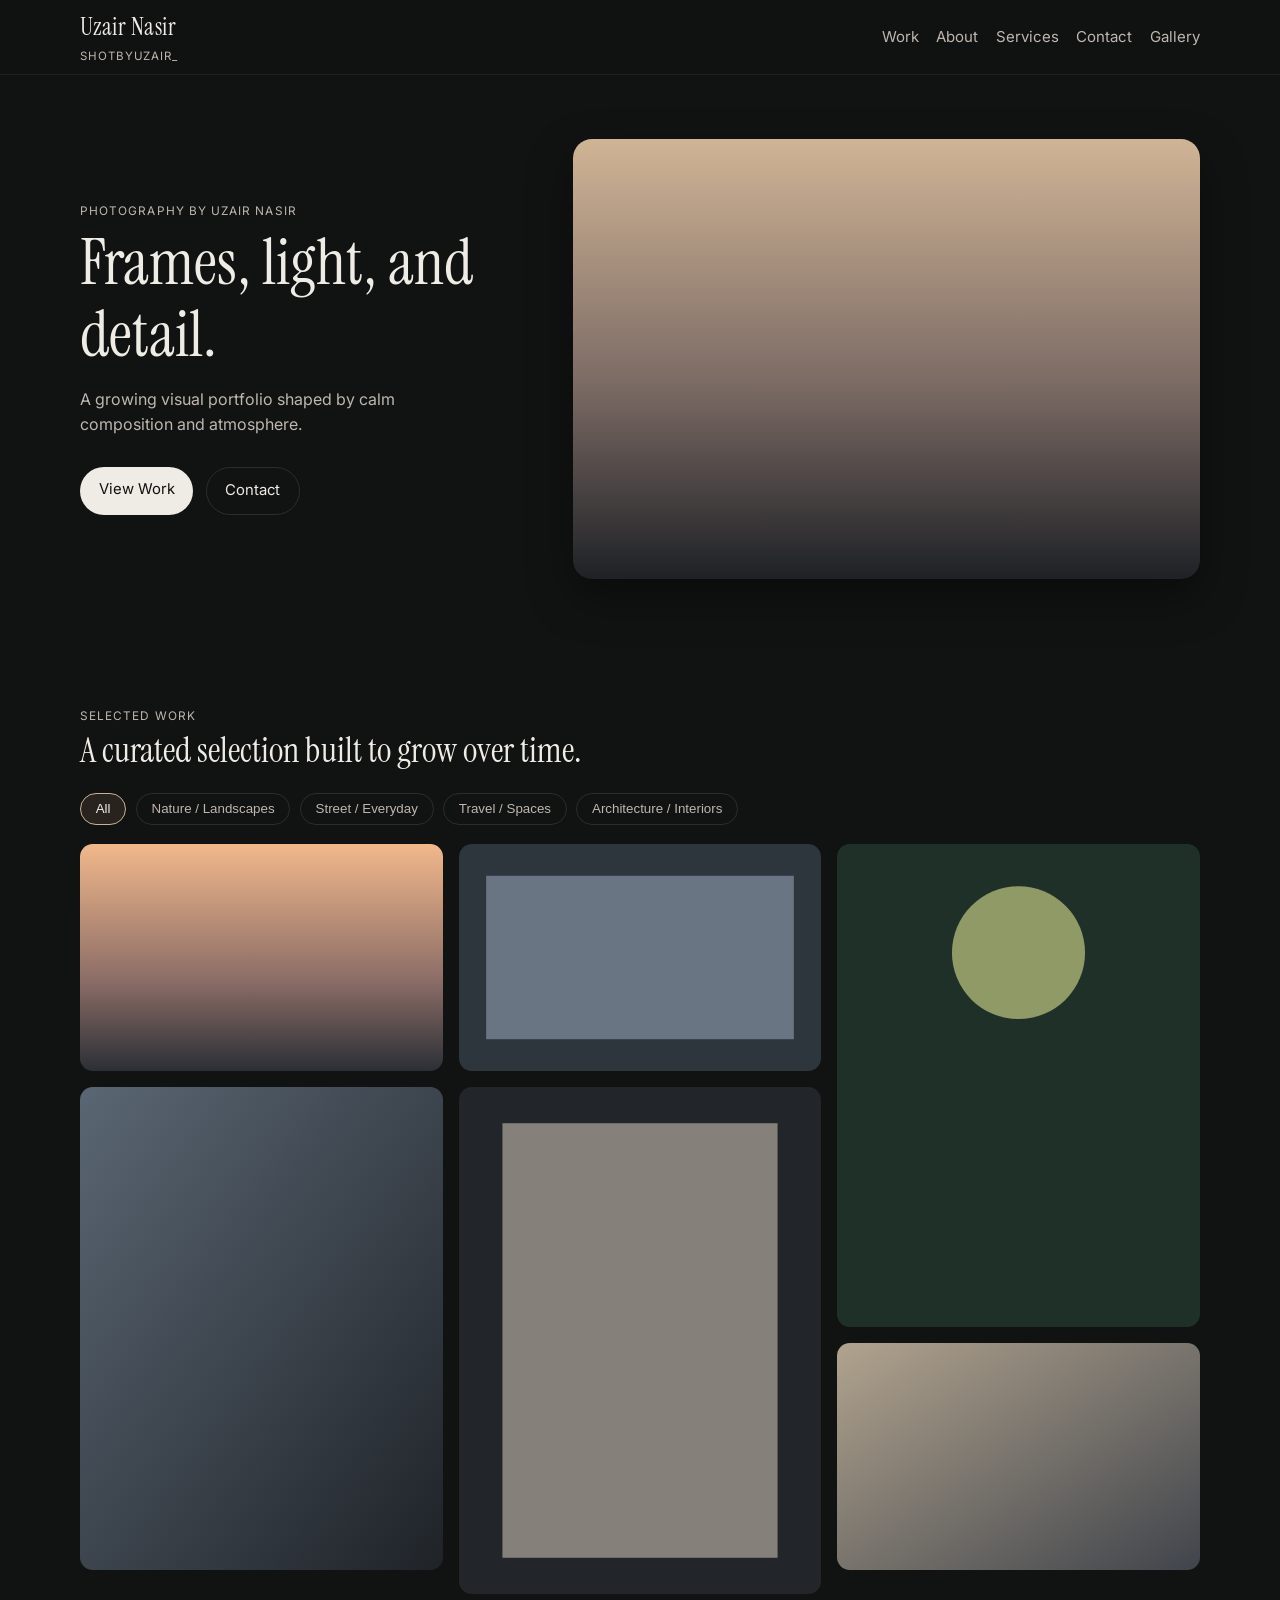
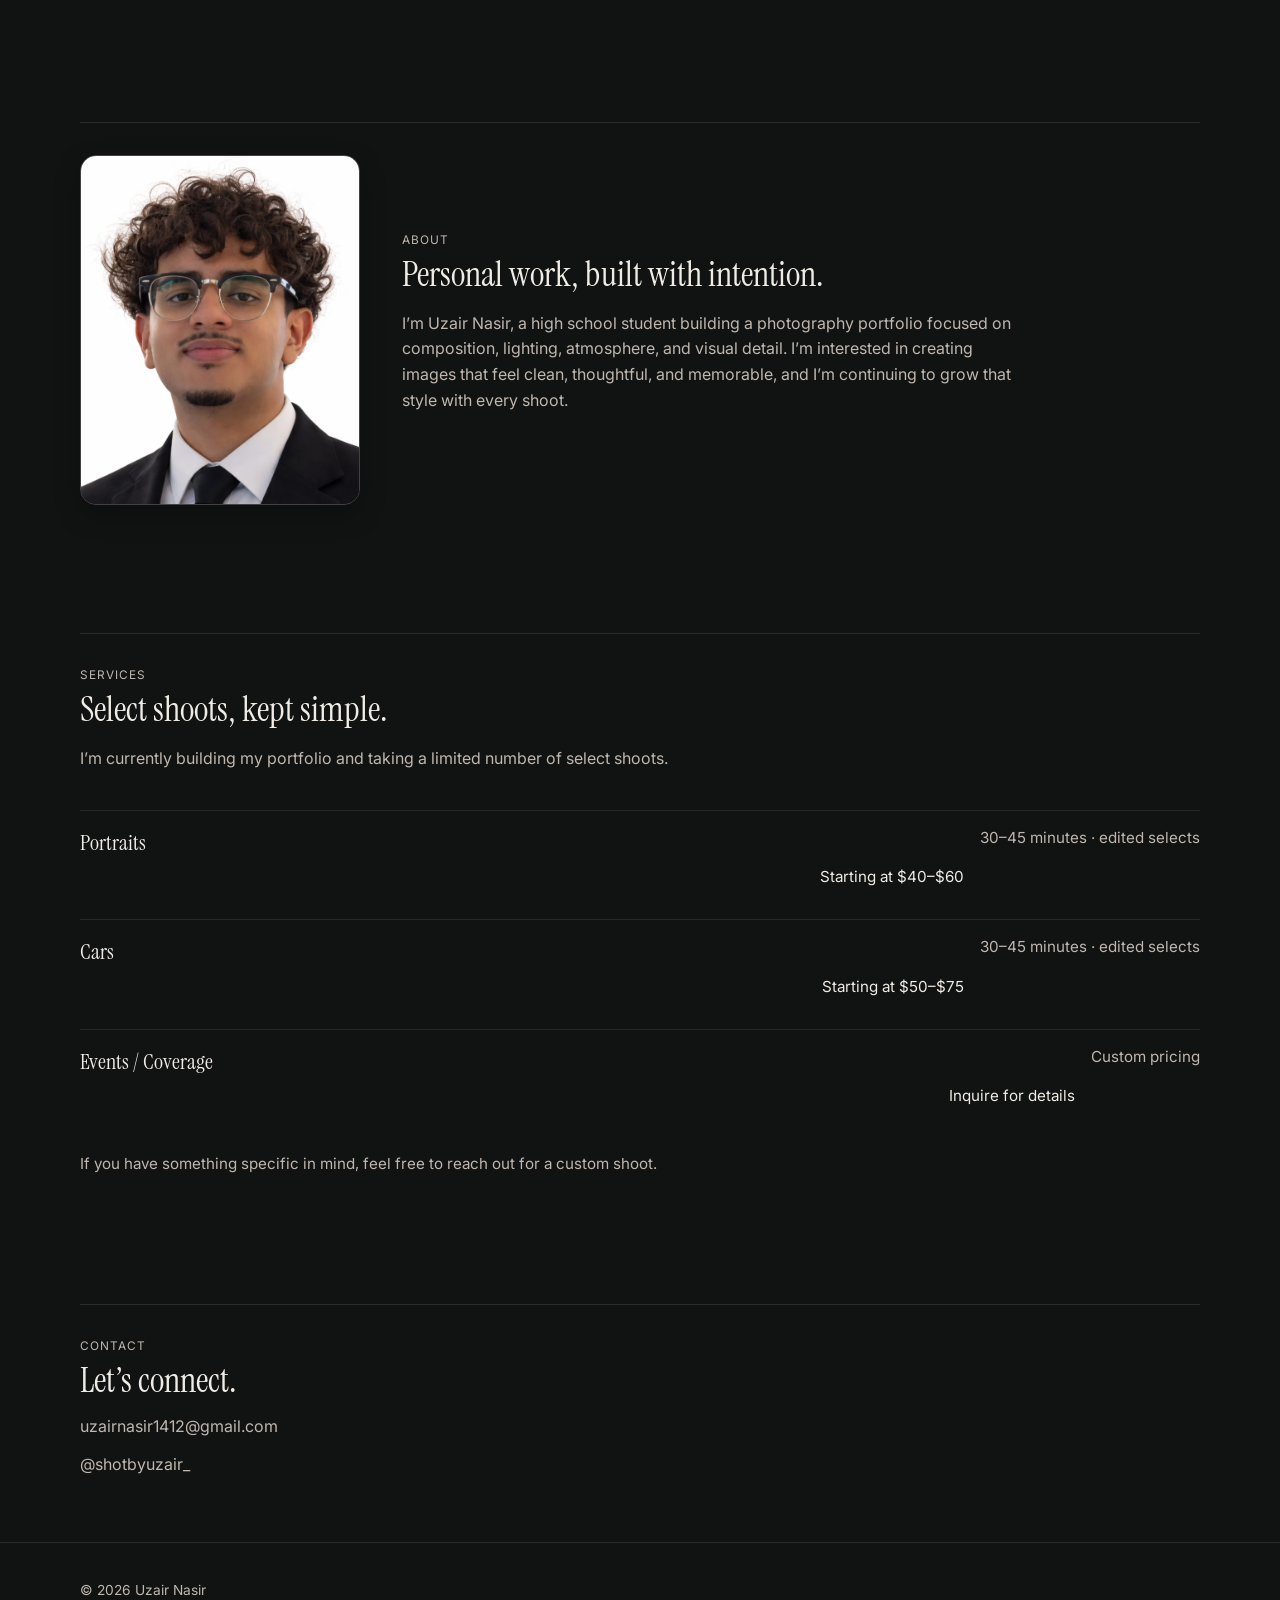
==== commit 492ba1ca: "Merge d077e095547c127c69b7a6d7d11dc56a67d8121f into 77ead289025e447957583e282fddfadec5757ae1" ====
--- a/index.html
+++ b/index.html
@@ -14,21 +14,12 @@
       href="https://fonts.googleapis.com/css2?family=Instrument+Serif:ital@0;1&family=Inter:wght@400;500;600&display=swap"
       rel="stylesheet"
     />
-    <link rel="preload" as="image" href="20240529_014629_Original.jpeg" />
-    <link rel="preload" as="image" href="IMG_1923.jpeg" />
-    <link rel="preload" as="image" href="20240901_201459_Original.jpeg" />
-    <link rel="preload" as="image" href="20240404_185743_Original.jpeg" />
-    <link rel="icon" type="image/svg+xml" href="favicon.svg" />
     <link rel="stylesheet" href="styles.css" />
   </head>
   <body>
     <header class="site-header" id="top">
       <div class="container nav-wrap">
-        <a class="brand" href="#top">Uzair Nasir</a>
-        <a class="instagram-link brand-handle" href="https://www.instagram.com/shotbyuzair_/" target="_blank" rel="noreferrer" aria-label="Instagram @shotbyuzair_">
-          <svg viewBox="0 0 24 24" aria-hidden="true"><path d="M7.5 2h9A5.5 5.5 0 0 1 22 7.5v9A5.5 5.5 0 0 1 16.5 22h-9A5.5 5.5 0 0 1 2 16.5v-9A5.5 5.5 0 0 1 7.5 2Zm0 2A3.5 3.5 0 0 0 4 7.5v9A3.5 3.5 0 0 0 7.5 20h9a3.5 3.5 0 0 0 3.5-3.5v-9A3.5 3.5 0 0 0 16.5 4h-9Zm4.5 3.25A4.75 4.75 0 1 1 7.25 12 4.75 4.75 0 0 1 12 7.25Zm0 2A2.75 2.75 0 1 0 14.75 12 2.75 2.75 0 0 0 12 9.25Zm5.1-3.05a1.15 1.15 0 1 1-1.15 1.15 1.15 1.15 0 0 1 1.15-1.15Z" fill="currentColor"/></svg>
-          <span>@shotbyuzair_</span>
-        </a>
+        <a class="brand" href="#top">Uzair Nasir <span>shotbyuzair_</span></a>
         <button class="nav-toggle" type="button" aria-expanded="false" aria-controls="primary-nav">
           <span></span><span></span>
           <span class="sr-only">Toggle navigation</span>
@@ -38,6 +29,7 @@
           <a href="#about">About</a>
           <a href="#services">Services</a>
           <a href="#contact">Contact</a>
+          <a href="gallery.html">Gallery</a>
         </nav>
       </div>
     </header>
@@ -54,9 +46,13 @@
               <a class="btn btn-outline" href="#contact">Contact</a>
             </div>
           </div>
-          <figure class="hero-image-wrap" aria-label="Featured hero photographs">
-            <div class="hero-rotator" id="hero-rotator"></div>
-            <div class="hero-dots" id="hero-dots" aria-label="Hero image selector"></div>
+          <figure class="hero-image-wrap">
+            <img
+              src="assets/photos/hero-feature.svg"
+              alt="Mountain horizon at sunset with cinematic tones"
+              loading="eager"
+              fetchpriority="high"
+            />
           </figure>
         </div>
       </section>
@@ -66,10 +62,9 @@
           <div class="section-head">
             <p class="eyebrow">Selected Work</p>
             <h2>A curated selection built to grow over time.</h2>
-            <p class="currently-exploring">Currently exploring evening light, quiet spaces, clean framing, and atmosphere.</p>
           </div>
 
-                    <div class="category-row" role="tablist" aria-label="Gallery categories"></div>
+          <div class="category-row" role="tablist" aria-label="Gallery categories"></div>
 
           <div class="gallery-grid" id="gallery-grid"></div>
         </div>
@@ -123,7 +118,6 @@
           </div>
 
           <p class="services-note">If you have something specific in mind, feel free to reach out for a custom shoot.</p>
-          <a class="services-cta" href="mailto:uzairnasir1412@gmail.com?subject=Shoot%20Inquiry">Ask About a Shoot</a>
         </div>
       </section>
 
@@ -134,11 +128,8 @@
             <h2>Let’s connect.</h2>
           </div>
           <div class="contact-grid">
-            <a href="mailto:uzairnasir1412@gmail.com?subject=Shoot%20Inquiry">uzairnasir1412@gmail.com</a>
-            <a class="instagram-link" href="https://www.instagram.com/shotbyuzair_/" target="_blank" rel="noreferrer" aria-label="Instagram @shotbyuzair_">
-              <svg viewBox="0 0 24 24" aria-hidden="true"><path d="M7.5 2h9A5.5 5.5 0 0 1 22 7.5v9A5.5 5.5 0 0 1 16.5 22h-9A5.5 5.5 0 0 1 2 16.5v-9A5.5 5.5 0 0 1 7.5 2Zm0 2A3.5 3.5 0 0 0 4 7.5v9A3.5 3.5 0 0 0 7.5 20h9a3.5 3.5 0 0 0 3.5-3.5v-9A3.5 3.5 0 0 0 16.5 4h-9Zm4.5 3.25A4.75 4.75 0 1 1 7.25 12 4.75 4.75 0 0 1 12 7.25Zm0 2A2.75 2.75 0 1 0 14.75 12 2.75 2.75 0 0 0 12 9.25Zm5.1-3.05a1.15 1.15 0 1 1-1.15 1.15 1.15 1.15 0 0 1 1.15-1.15Z" fill="currentColor"/></svg>
-              <span>@shotbyuzair_</span>
-            </a>
+            <a href="mailto:uzairnasir1412@gmail.com">uzairnasir1412@gmail.com</a>
+            <a href="https://www.instagram.com/shotbyuzair_/" target="_blank" rel="noreferrer">@shotbyuzair_</a>
           </div>
         </div>
       </section>
--- a/styles.css
+++ b/styles.css
@@ -25,13 +25,6 @@
   background: var(--bg);
   color: var(--text);
   line-height: 1.6;
-  opacity: 0;
-  animation: pageFadeIn 600ms ease forwards;
-}
-
-@keyframes pageFadeIn {
-  from { opacity: 0; }
-  to { opacity: 1; }
 }
 
 img {
@@ -79,29 +72,6 @@
   letter-spacing: 0.08em;
   text-transform: uppercase;
 }
-
-
-.instagram-link {
-  display: inline-flex;
-  align-items: center;
-  gap: 0.34rem;
-  color: inherit;
-}
-
-.instagram-link svg {
-  width: 0.88rem;
-  height: 0.88rem;
-  flex: 0 0 auto;
-}
-
-.brand-handle {
-  margin-right: auto;
-  font-size: 0.72rem;
-  color: var(--muted);
-  letter-spacing: 0.08em;
-  text-transform: uppercase;
-}
-
 
 .primary-nav {
   display: flex;
@@ -154,60 +124,14 @@
 .hero-copy { grid-column: span 5; }
 .hero-image-wrap { grid-column: span 7; margin: 0; }
 
-.hero-image-wrap {
-  position: relative;
-}
-
-.hero-rotator {
+.hero-image-wrap img {
   min-height: 440px;
   max-height: 74vh;
-  aspect-ratio: 16 / 11;
   width: 100%;
-  border-radius: 0;
-  overflow: hidden;
+  object-fit: cover;
+  border-radius: var(--radius-lg);
   box-shadow: var(--shadow);
-  position: relative;
-}
-
-.hero-slide {
-  position: absolute;
-  inset: 0;
-  width: 100%;
-  height: 100%;
-  object-fit: cover;
-  opacity: 0;
-  transition: opacity 1200ms ease;
-}
-
-.hero-slide.is-active {
-  opacity: 1;
-  animation: heroKenBurns 5500ms linear forwards;
-}
-
-@keyframes heroKenBurns {
-  from { transform: scale(1); }
-  to { transform: scale(1.04); }
-}
-
-.hero-dots {
-  position: absolute;
-  bottom: 0.85rem;
-  left: 50%;
-  transform: translateX(-50%);
-  display: flex;
-  gap: 0.35rem;
-}
-
-.hero-dot {
-  width: 1.55rem;
-  height: 2px;
-  border: 0;
-  background: rgba(255, 255, 255, 0.35);
-  padding: 0;
-  cursor: pointer;
-}
-
-.hero-dot.is-active { background: rgba(255, 255, 255, 0.95); }
+}
 
 .eyebrow {
   margin: 0;
@@ -263,13 +187,6 @@
   max-width: 68ch;
 }
 
-
-.currently-exploring {
-  margin: 0.35rem 0 0;
-  color: var(--muted);
-  font-size: 0.92rem;
-}
-
 .category-row {
   display: flex;
   gap: 0.6rem;
@@ -301,15 +218,14 @@
   break-inside: avoid;
   margin: 0 0 1rem;
   position: relative;
-  border-radius: 0;
+  border-radius: var(--radius-md);
   overflow: clip;
   cursor: zoom-in;
 }
 
 .gallery-item img {
   width: 100%;
-  object-fit: cover;
-  transition: transform 320ms ease, filter 300ms ease;
+  transition: transform 320ms ease;
 }
 
 .gallery-item::after {
@@ -334,10 +250,7 @@
   transition: opacity 220ms ease;
 }
 
-.gallery-item:hover img {
-  transform: scale(1.02);
-  filter: brightness(1.05);
-}
+.gallery-item:hover img { transform: scale(1.02); }
 .gallery-item:hover::after,
 .gallery-item:hover::before { opacity: 1; }
 
@@ -359,7 +272,7 @@
   margin: 0;
   width: min(100%, 280px);
   border: 1px solid color-mix(in srgb, var(--line), white 10%);
-  border-radius: 0;
+  border-radius: 1rem;
   overflow: hidden;
   background: #141516;
   box-shadow: 0 10px 28px rgba(0, 0, 0, 0.24);
@@ -377,14 +290,6 @@
   color: var(--muted);
 }
 
-.services-section {
-  padding-bottom: clamp(1.4rem, 1.1rem + 1.2vw, 2.2rem);
-}
-
-.contact-section {
-  padding-top: clamp(1.6rem, 1.2rem + 1.2vw, 2.3rem);
-}
-
 .services-wrap {
   display: grid;
   gap: 1.4rem;
@@ -406,17 +311,12 @@
 .service-item {
   display: grid;
   grid-template-columns: 1fr auto;
-  grid-template-areas:
-    "title price"
-    "meta price";
-  gap: 0.2rem 1rem;
-  align-items: center;
+  gap: 0.3rem 1rem;
   padding: 0.95rem 0;
   border-top: 1px solid color-mix(in srgb, var(--line), transparent 15%);
 }
 
 .service-item h3 {
-  grid-area: title;
   margin: 0;
   font-family: "Instrument Serif", Georgia, serif;
   font-weight: 400;
@@ -429,39 +329,16 @@
   font-size: 0.95rem;
 }
 
-.service-item p:not(.service-price) {
-  grid-area: meta;
-}
-
 .service-price {
-  grid-area: price;
   color: var(--text) !important;
   font-size: 0.92rem;
   justify-self: end;
-  text-align: right;
-}
-
+}
 
 .services-note {
   margin: 0.35rem 0 0;
   color: var(--muted);
   font-size: 0.95rem;
-}
-
-.services-cta {
-  justify-self: start;
-  margin-top: 0.35rem;
-  border: 1px solid var(--line);
-  border-radius: 999px;
-  padding: 0.55rem 0.95rem;
-  font-size: 0.85rem;
-  color: var(--text);
-  transition: border-color 200ms ease, transform 200ms ease;
-}
-
-.services-cta:hover {
-  transform: translateY(-1px);
-  border-color: color-mix(in srgb, var(--accent), white 30%);
 }
 
 .contact-grid {
@@ -487,7 +364,7 @@
 .lightbox {
   width: min(88vw, 1000px);
   border: 1px solid var(--line);
-  border-radius: 0;
+  border-radius: 1rem;
   background: #101011;
   color: var(--text);
   padding: 0.6rem;
@@ -499,7 +376,7 @@
   width: 100%;
   max-height: 80vh;
   object-fit: contain;
-  border-radius: 0;
+  border-radius: 0.8rem;
 }
 
 .lightbox-close {
@@ -519,18 +396,6 @@
   font-size: 0.9rem;
 }
 
-
-.reveal-on-scroll {
-  opacity: 0;
-  transform: translateY(20px);
-  transition: opacity 500ms ease, transform 500ms ease;
-}
-
-.reveal-on-scroll.is-visible {
-  opacity: 1;
-  transform: translateY(0);
-}
-
 @media (max-width: 860px) {
   .hero-copy,
   .hero-image-wrap,
@@ -545,13 +410,11 @@
     padding-top: 0.4rem;
   }
 
-  .hero-rotator { min-height: 320px; }
-
+  .hero-image-wrap img { min-height: 320px; }
 
   .nav-toggle { display: inline-block; }
 
-  
-.primary-nav {
+  .primary-nav {
     position: absolute;
     top: 4.5rem;
     right: 1.2rem;
@@ -566,25 +429,12 @@
 
   .service-item {
     grid-template-columns: 1fr;
-    grid-template-areas:
-      "title"
-      "meta"
-      "price";
-    gap: 0.3rem;
+    gap: 0.35rem;
   }
 
   .service-price {
     justify-self: start;
-    text-align: left;
   }
 
-  .about-portrait-frame {
-    margin-inline: auto;
-  }
-
-  .about-copy {
-    text-align: center;
-  }
-
   .primary-nav.is-open { display: flex; }
 }
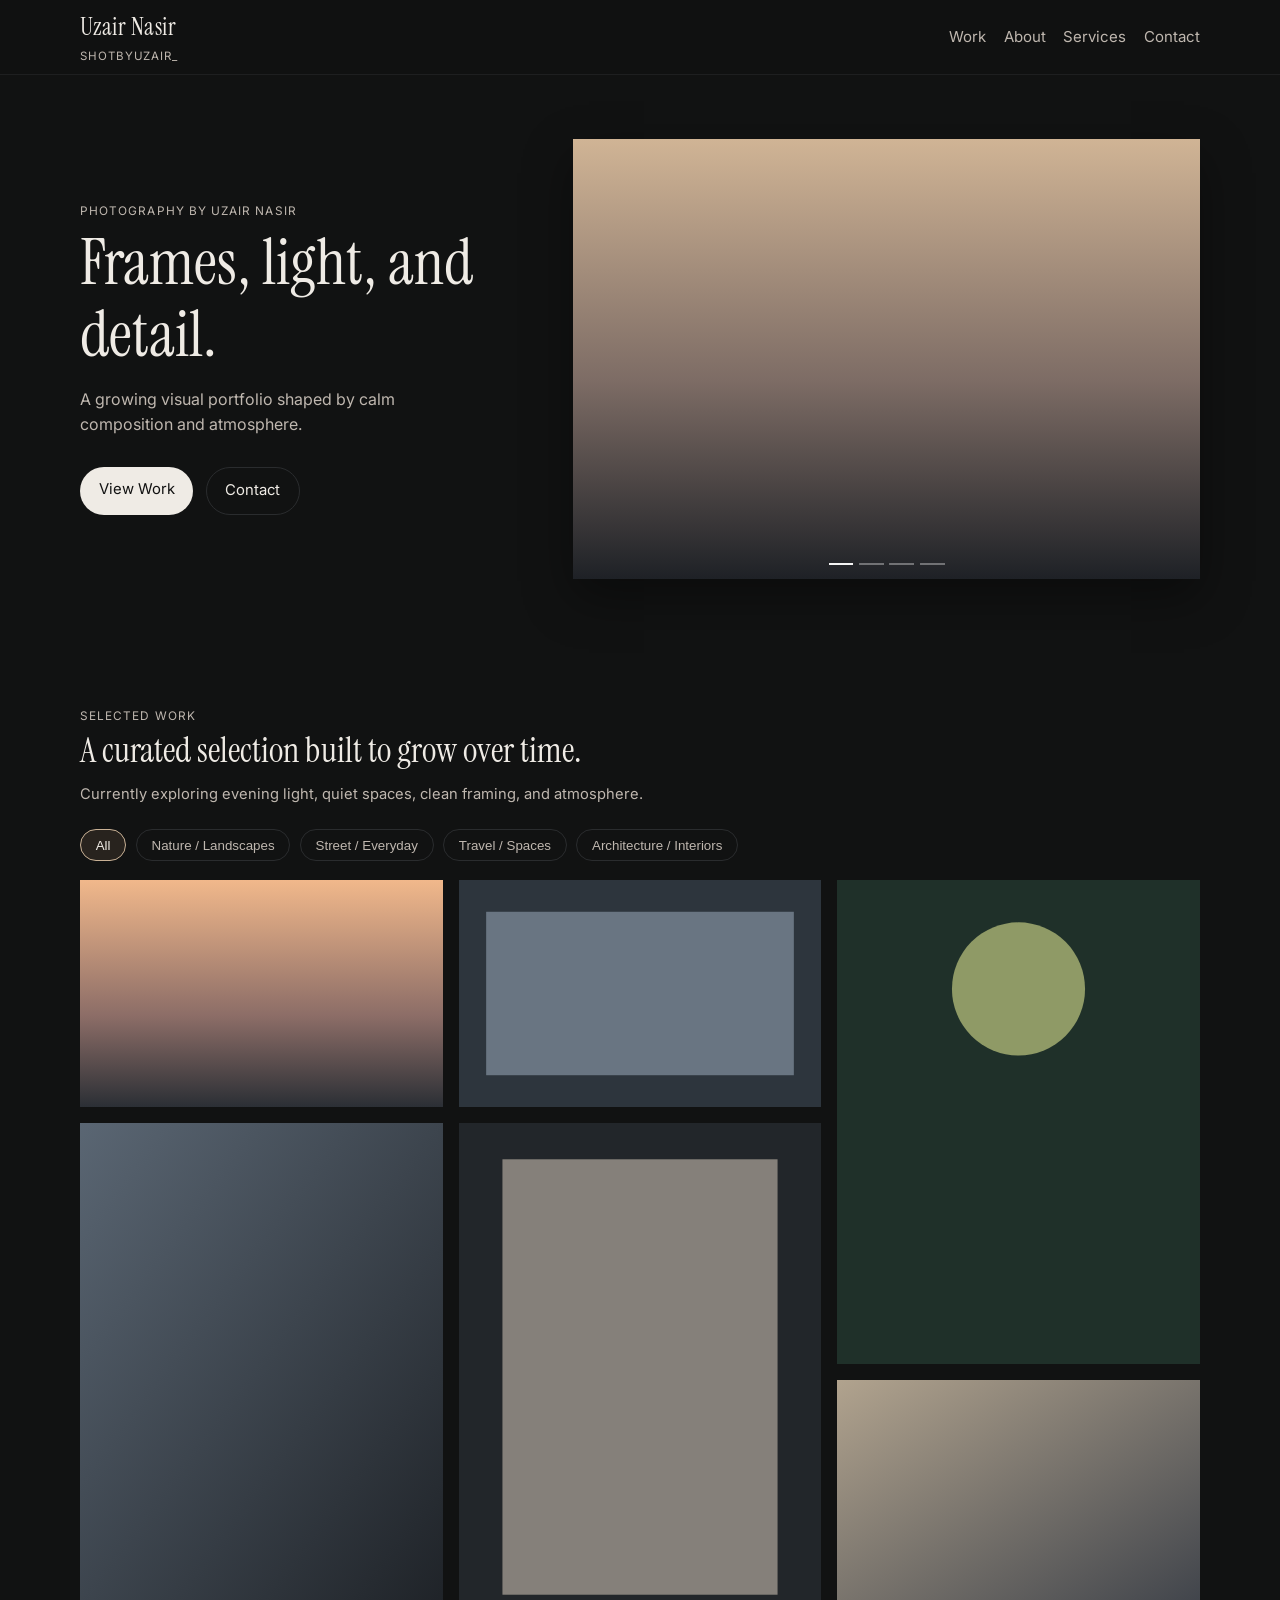
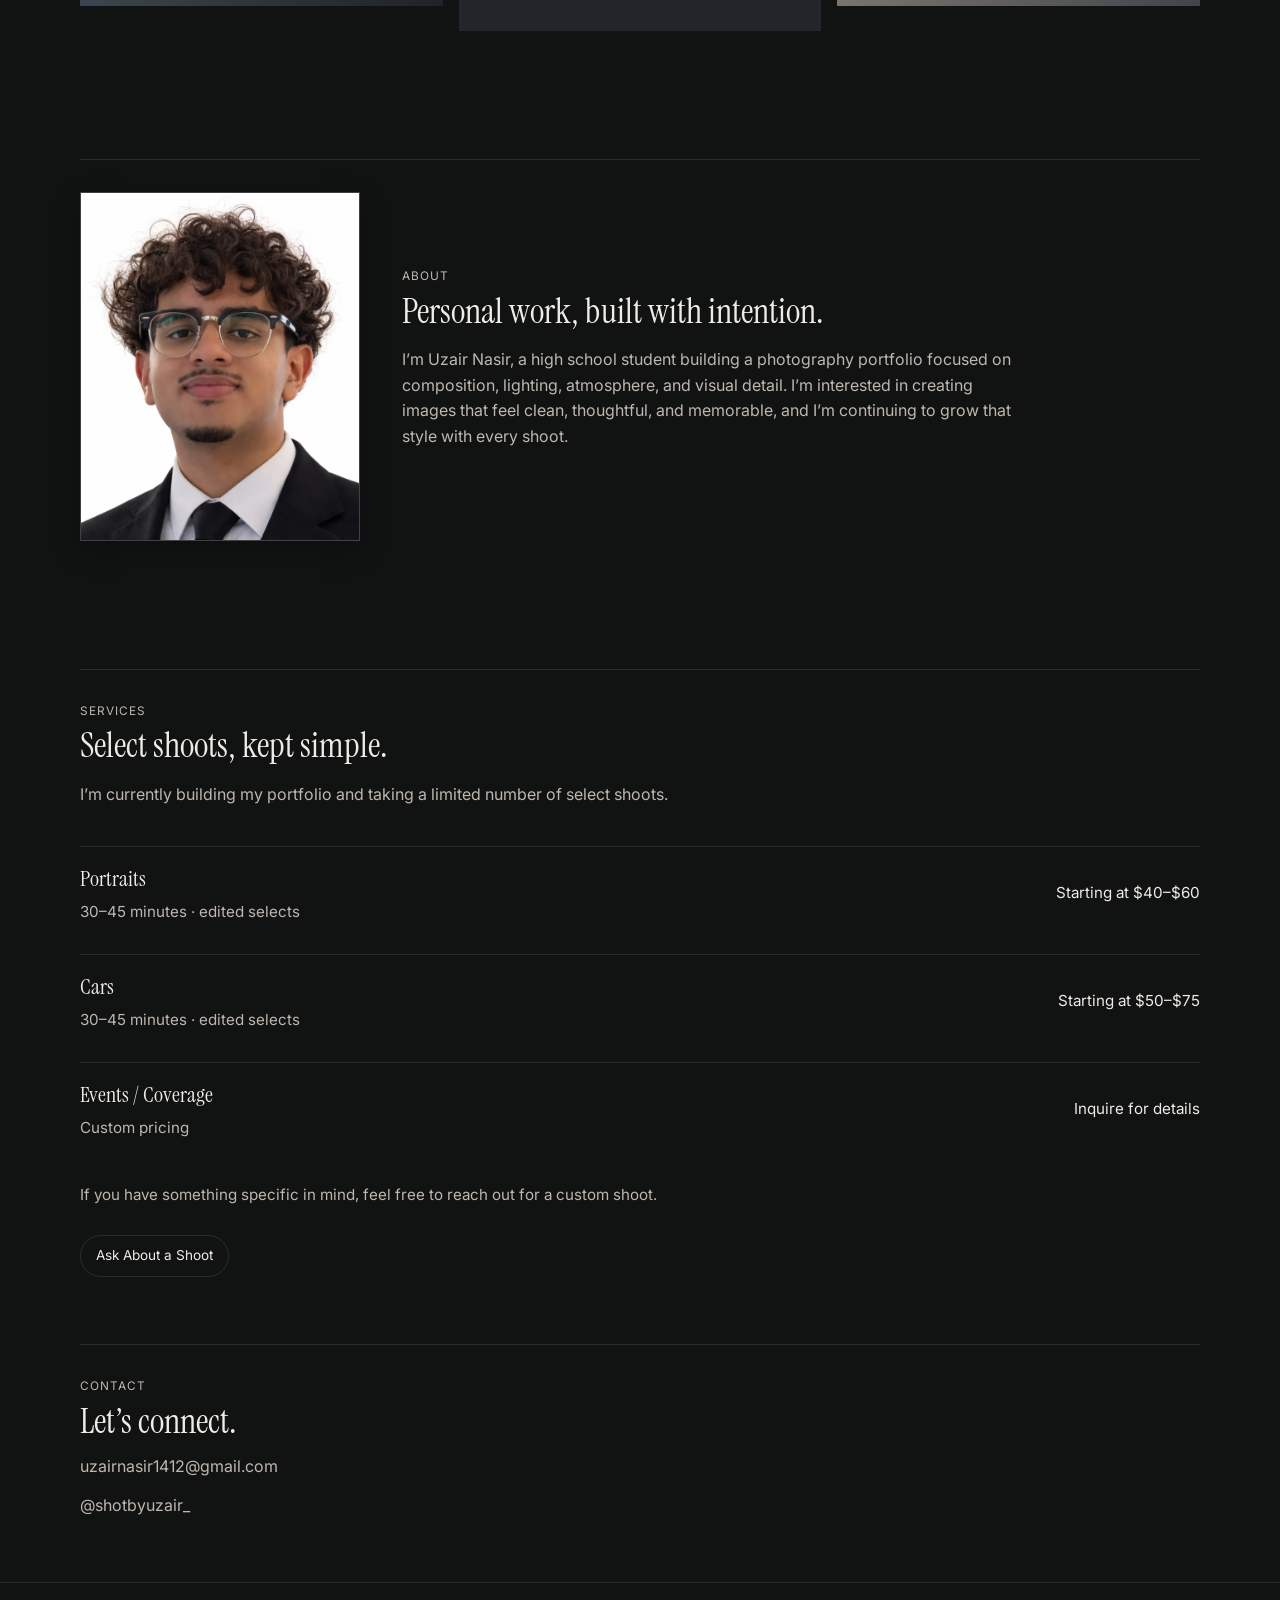
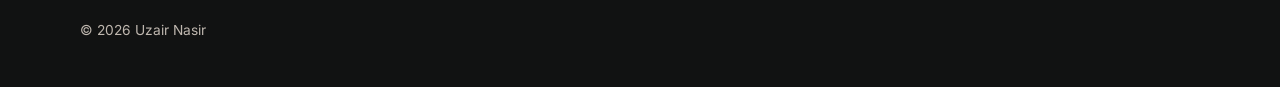
==== commit 69ef58be: "Merge dae784976221b91e8bfab5a076ae3323e558cc1a into 77ead289025e447957583e282fddfadec5757ae1" ====
--- a/index.html
+++ b/index.html
@@ -29,7 +29,6 @@
           <a href="#about">About</a>
           <a href="#services">Services</a>
           <a href="#contact">Contact</a>
-          <a href="gallery.html">Gallery</a>
         </nav>
       </div>
     </header>
@@ -46,13 +45,9 @@
               <a class="btn btn-outline" href="#contact">Contact</a>
             </div>
           </div>
-          <figure class="hero-image-wrap">
-            <img
-              src="assets/photos/hero-feature.svg"
-              alt="Mountain horizon at sunset with cinematic tones"
-              loading="eager"
-              fetchpriority="high"
-            />
+          <figure class="hero-image-wrap" aria-label="Featured hero photographs">
+            <div class="hero-rotator" id="hero-rotator"></div>
+            <div class="hero-dots" id="hero-dots" aria-label="Hero image selector"></div>
           </figure>
         </div>
       </section>
@@ -62,9 +57,10 @@
           <div class="section-head">
             <p class="eyebrow">Selected Work</p>
             <h2>A curated selection built to grow over time.</h2>
+            <p class="currently-exploring">Currently exploring evening light, quiet spaces, clean framing, and atmosphere.</p>
           </div>
 
-          <div class="category-row" role="tablist" aria-label="Gallery categories"></div>
+                    <div class="category-row" role="tablist" aria-label="Gallery categories"></div>
 
           <div class="gallery-grid" id="gallery-grid"></div>
         </div>
@@ -118,6 +114,7 @@
           </div>
 
           <p class="services-note">If you have something specific in mind, feel free to reach out for a custom shoot.</p>
+          <a class="services-cta" href="mailto:uzairnasir1412@gmail.com">Ask About a Shoot</a>
         </div>
       </section>
 
--- a/styles.css
+++ b/styles.css
@@ -124,14 +124,52 @@
 .hero-copy { grid-column: span 5; }
 .hero-image-wrap { grid-column: span 7; margin: 0; }
 
-.hero-image-wrap img {
+.hero-image-wrap {
+  position: relative;
+}
+
+.hero-rotator {
   min-height: 440px;
   max-height: 74vh;
+  aspect-ratio: 16 / 11;
   width: 100%;
+  border-radius: 0;
+  overflow: hidden;
+  box-shadow: var(--shadow);
+  position: relative;
+}
+
+.hero-slide {
+  position: absolute;
+  inset: 0;
+  width: 100%;
+  height: 100%;
   object-fit: cover;
-  border-radius: var(--radius-lg);
-  box-shadow: var(--shadow);
-}
+  opacity: 0;
+  transition: opacity 1200ms ease;
+}
+
+.hero-slide.is-active { opacity: 1; }
+
+.hero-dots {
+  position: absolute;
+  bottom: 0.85rem;
+  left: 50%;
+  transform: translateX(-50%);
+  display: flex;
+  gap: 0.35rem;
+}
+
+.hero-dot {
+  width: 1.55rem;
+  height: 2px;
+  border: 0;
+  background: rgba(255, 255, 255, 0.35);
+  padding: 0;
+  cursor: pointer;
+}
+
+.hero-dot.is-active { background: rgba(255, 255, 255, 0.95); }
 
 .eyebrow {
   margin: 0;
@@ -187,6 +225,13 @@
   max-width: 68ch;
 }
 
+
+.currently-exploring {
+  margin: 0.35rem 0 0;
+  color: var(--muted);
+  font-size: 0.92rem;
+}
+
 .category-row {
   display: flex;
   gap: 0.6rem;
@@ -218,7 +263,7 @@
   break-inside: avoid;
   margin: 0 0 1rem;
   position: relative;
-  border-radius: var(--radius-md);
+  border-radius: 0;
   overflow: clip;
   cursor: zoom-in;
 }
@@ -272,7 +317,7 @@
   margin: 0;
   width: min(100%, 280px);
   border: 1px solid color-mix(in srgb, var(--line), white 10%);
-  border-radius: 1rem;
+  border-radius: 0;
   overflow: hidden;
   background: #141516;
   box-shadow: 0 10px 28px rgba(0, 0, 0, 0.24);
@@ -290,6 +335,14 @@
   color: var(--muted);
 }
 
+.services-section {
+  padding-bottom: clamp(1.4rem, 1.1rem + 1.2vw, 2.2rem);
+}
+
+.contact-section {
+  padding-top: clamp(1.6rem, 1.2rem + 1.2vw, 2.3rem);
+}
+
 .services-wrap {
   display: grid;
   gap: 1.4rem;
@@ -311,12 +364,17 @@
 .service-item {
   display: grid;
   grid-template-columns: 1fr auto;
-  gap: 0.3rem 1rem;
+  grid-template-areas:
+    "title price"
+    "meta price";
+  gap: 0.2rem 1rem;
+  align-items: center;
   padding: 0.95rem 0;
   border-top: 1px solid color-mix(in srgb, var(--line), transparent 15%);
 }
 
 .service-item h3 {
+  grid-area: title;
   margin: 0;
   font-family: "Instrument Serif", Georgia, serif;
   font-weight: 400;
@@ -329,16 +387,39 @@
   font-size: 0.95rem;
 }
 
+.service-item p:not(.service-price) {
+  grid-area: meta;
+}
+
 .service-price {
+  grid-area: price;
   color: var(--text) !important;
   font-size: 0.92rem;
   justify-self: end;
-}
+  text-align: right;
+}
+
 
 .services-note {
   margin: 0.35rem 0 0;
   color: var(--muted);
   font-size: 0.95rem;
+}
+
+.services-cta {
+  justify-self: start;
+  margin-top: 0.35rem;
+  border: 1px solid var(--line);
+  border-radius: 999px;
+  padding: 0.55rem 0.95rem;
+  font-size: 0.85rem;
+  color: var(--text);
+  transition: border-color 200ms ease, transform 200ms ease;
+}
+
+.services-cta:hover {
+  transform: translateY(-1px);
+  border-color: color-mix(in srgb, var(--accent), white 30%);
 }
 
 .contact-grid {
@@ -364,7 +445,7 @@
 .lightbox {
   width: min(88vw, 1000px);
   border: 1px solid var(--line);
-  border-radius: 1rem;
+  border-radius: 0;
   background: #101011;
   color: var(--text);
   padding: 0.6rem;
@@ -376,7 +457,7 @@
   width: 100%;
   max-height: 80vh;
   object-fit: contain;
-  border-radius: 0.8rem;
+  border-radius: 0;
 }
 
 .lightbox-close {
@@ -410,7 +491,8 @@
     padding-top: 0.4rem;
   }
 
-  .hero-image-wrap img { min-height: 320px; }
+  .hero-rotator { min-height: 320px; }
+
 
   .nav-toggle { display: inline-block; }
 
@@ -429,11 +511,16 @@
 
   .service-item {
     grid-template-columns: 1fr;
-    gap: 0.35rem;
+    grid-template-areas:
+      "title"
+      "meta"
+      "price";
+    gap: 0.3rem;
   }
 
   .service-price {
     justify-self: start;
+    text-align: left;
   }
 
   .primary-nav.is-open { display: flex; }
